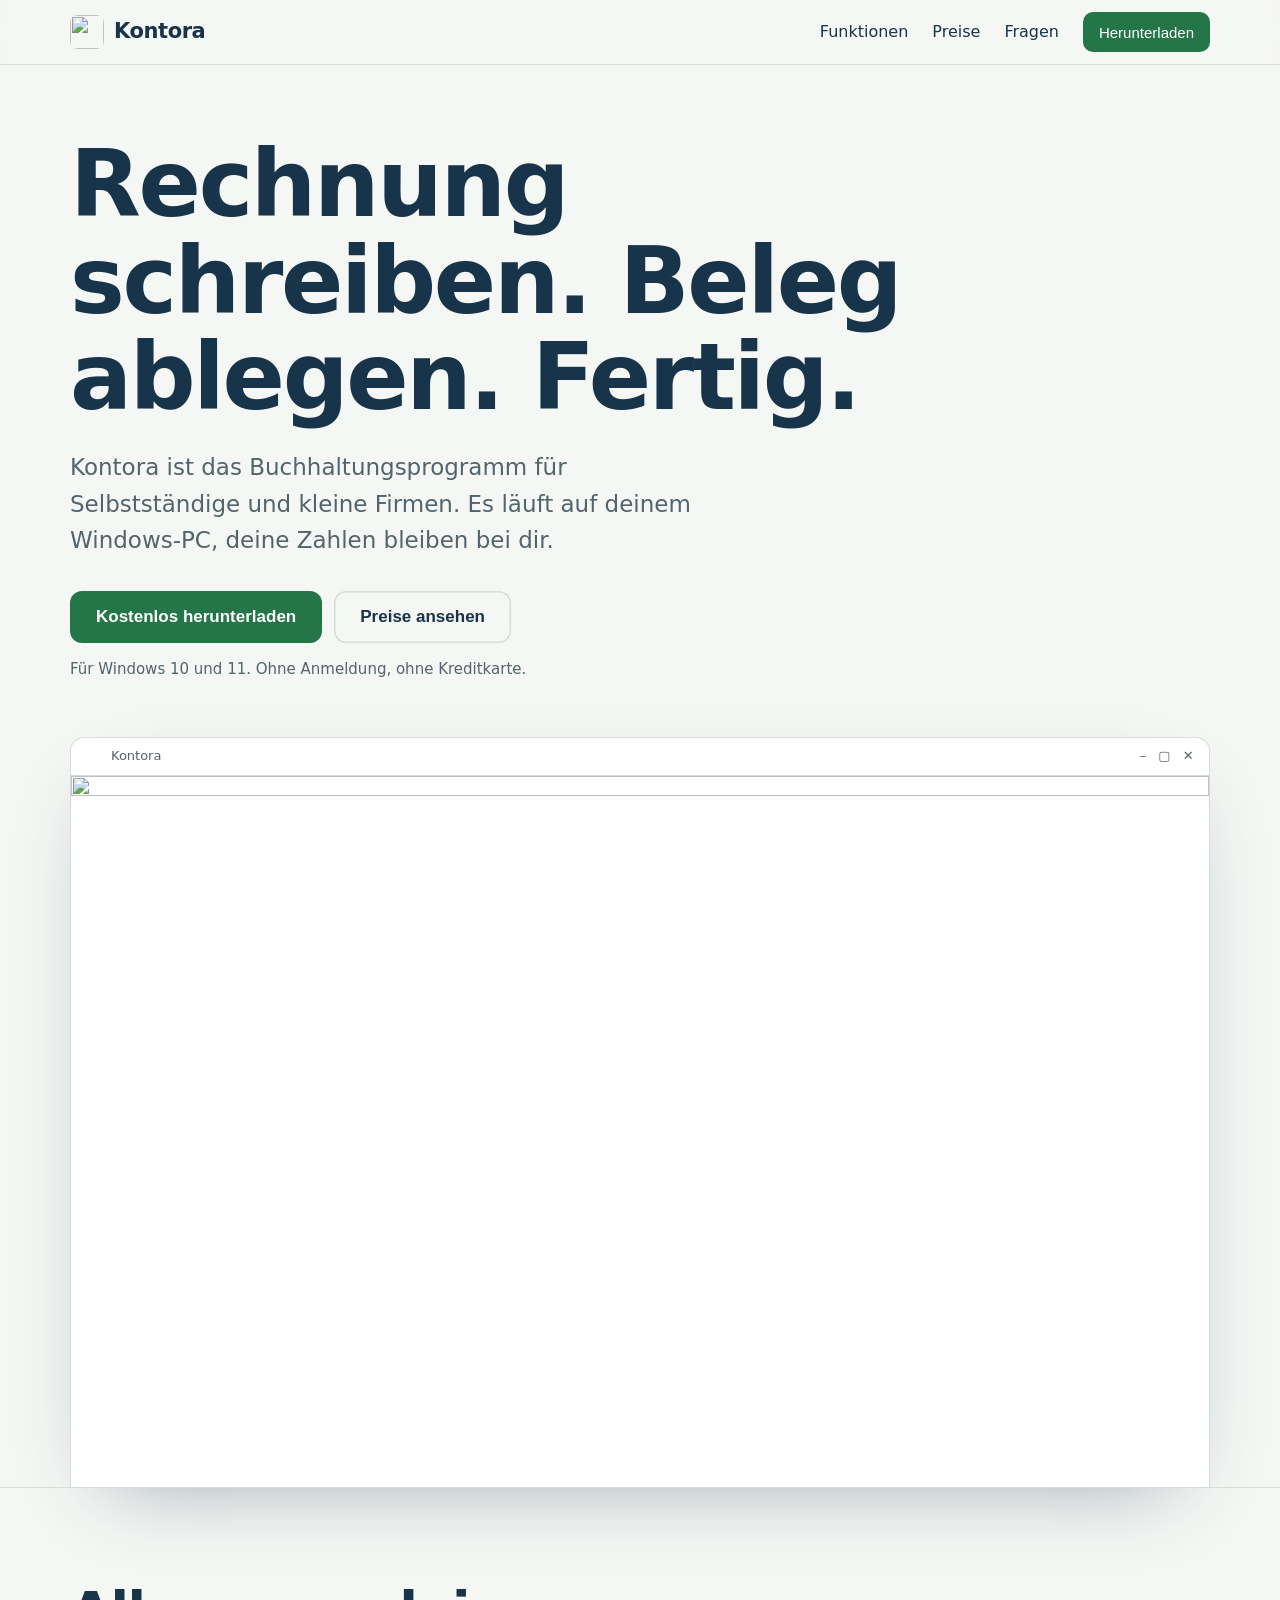
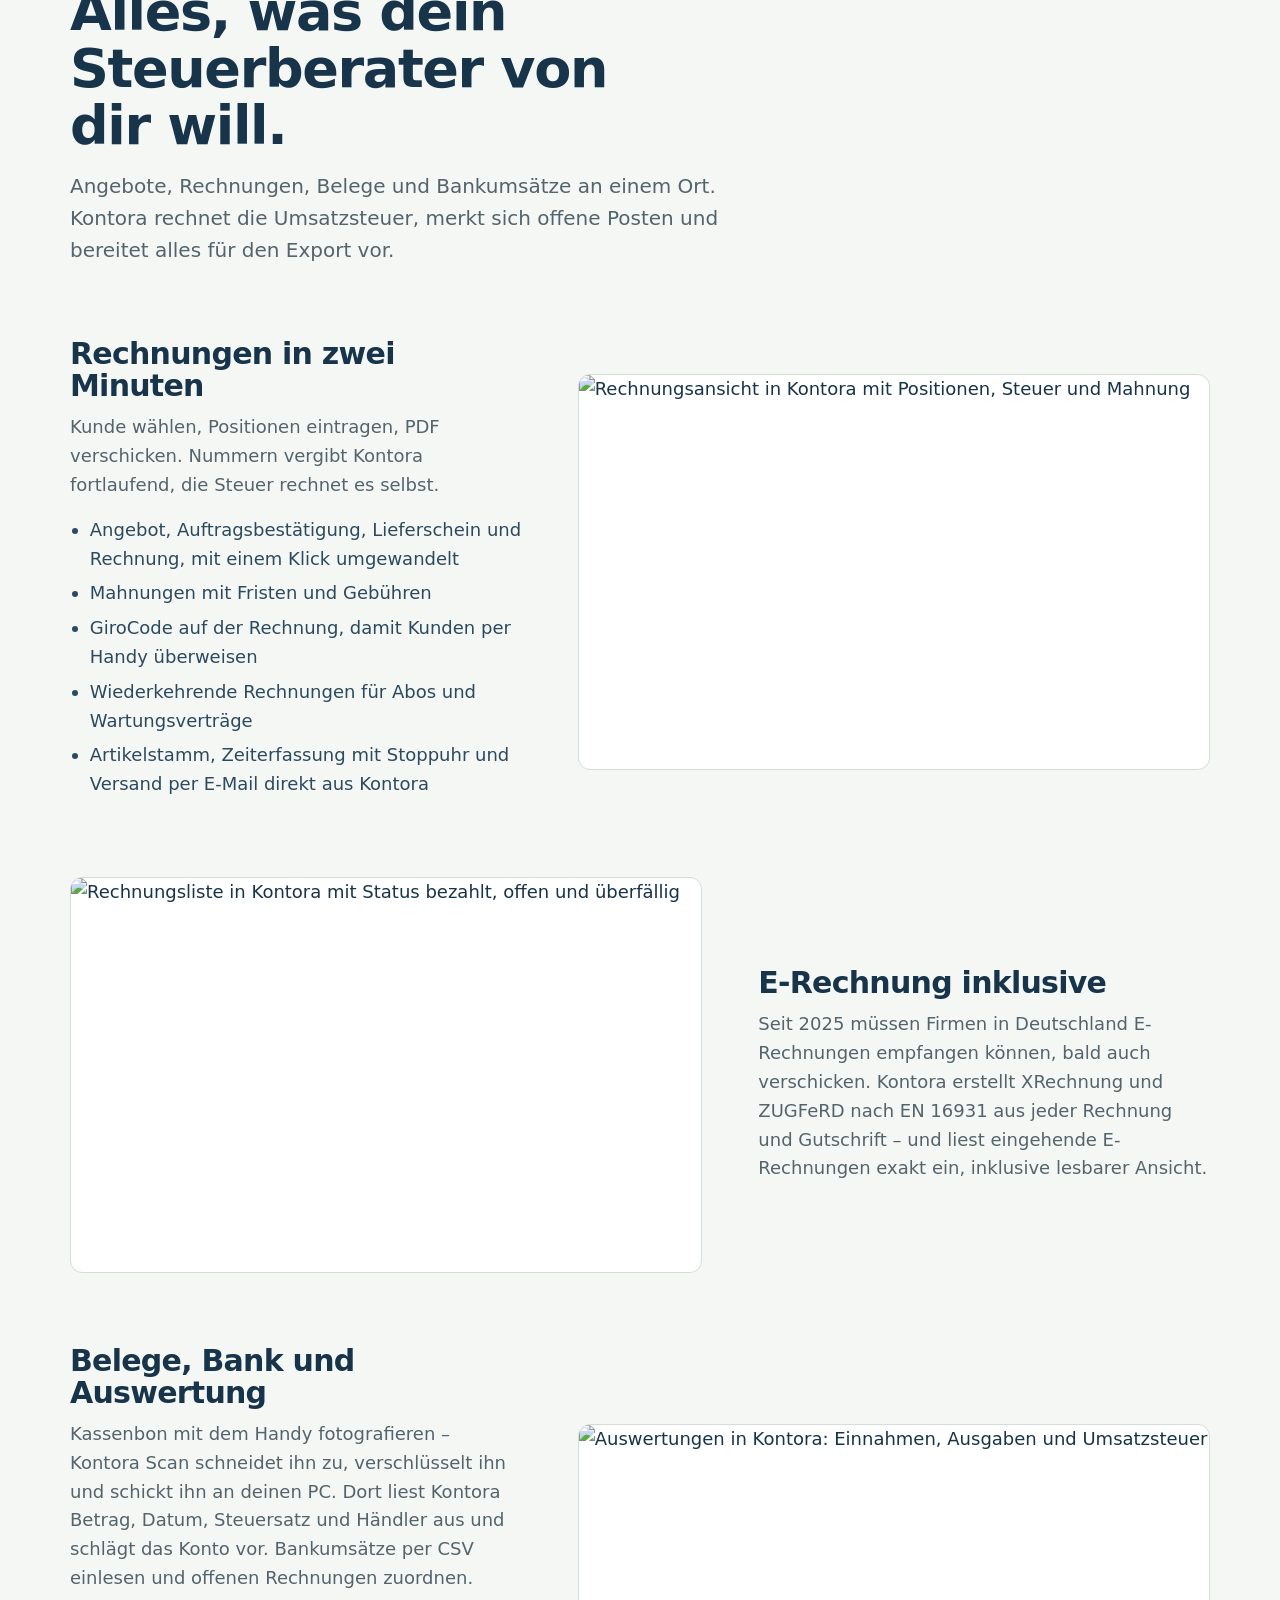
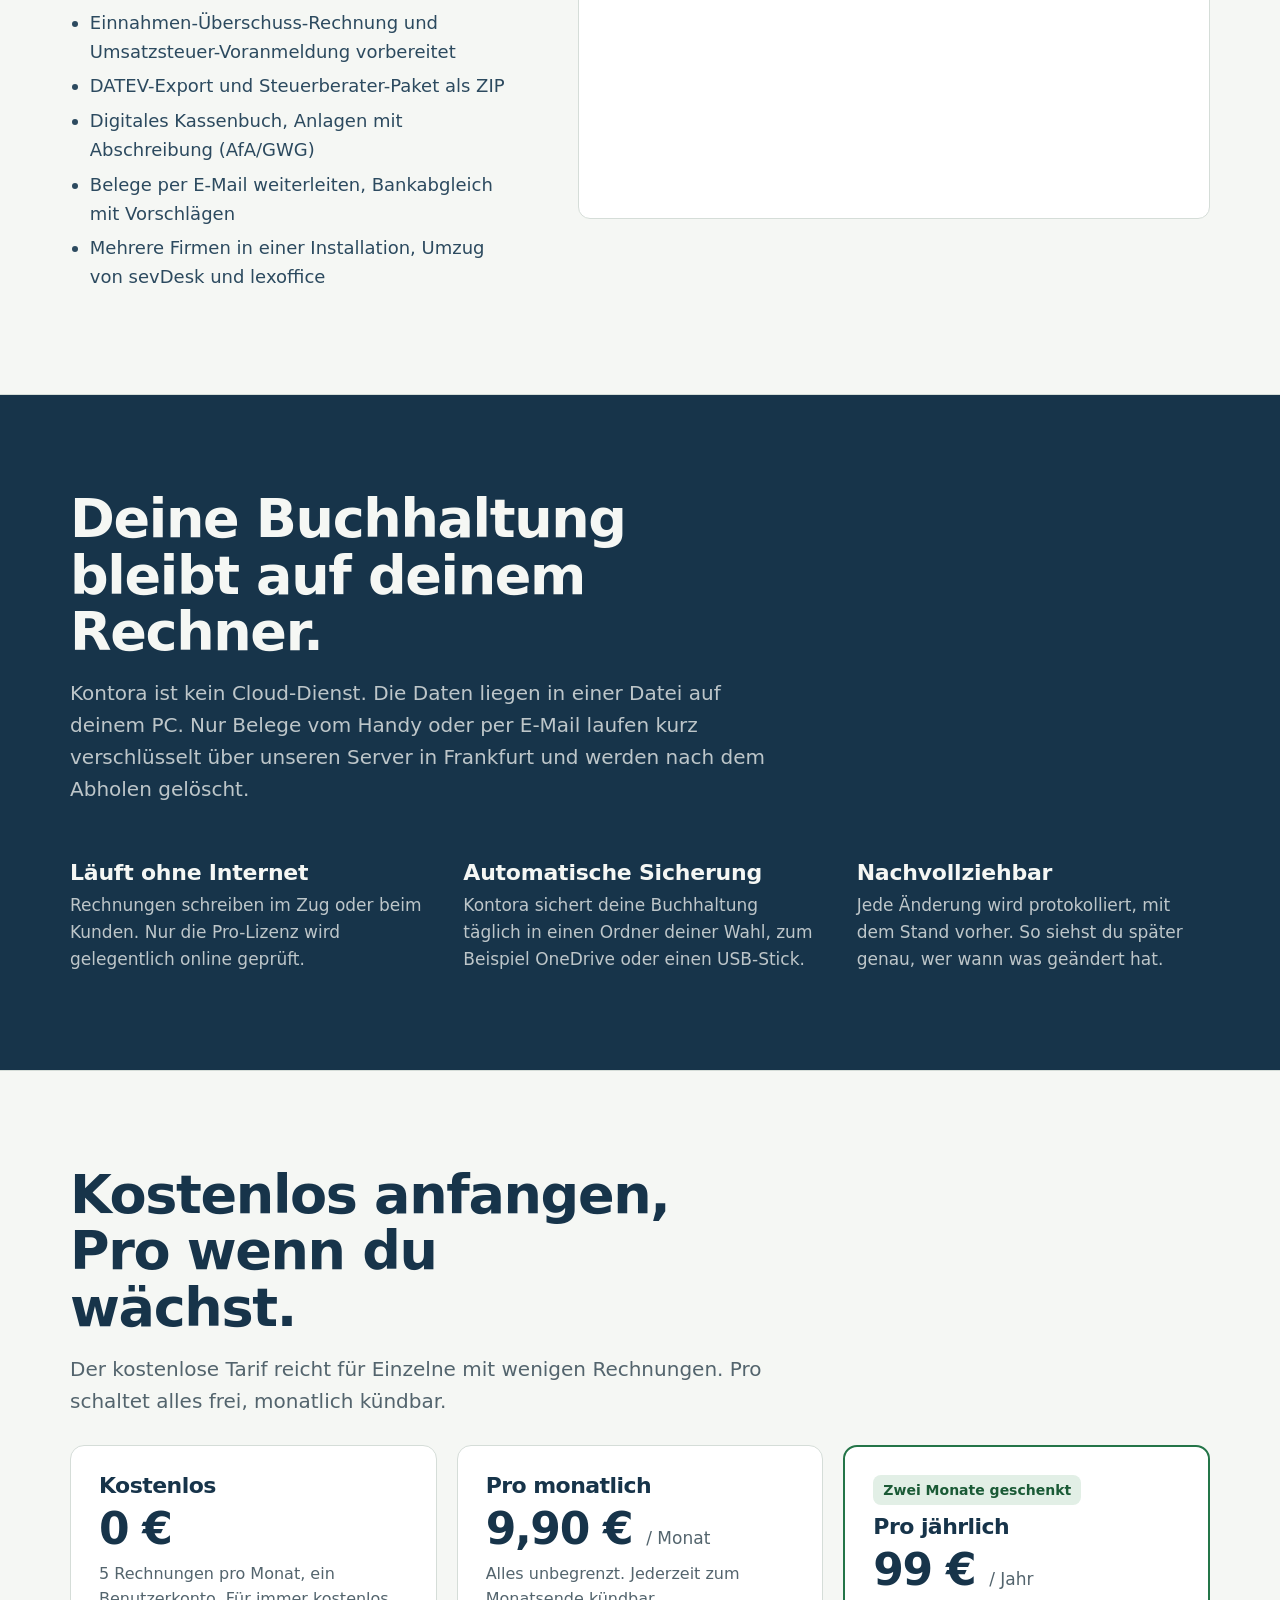
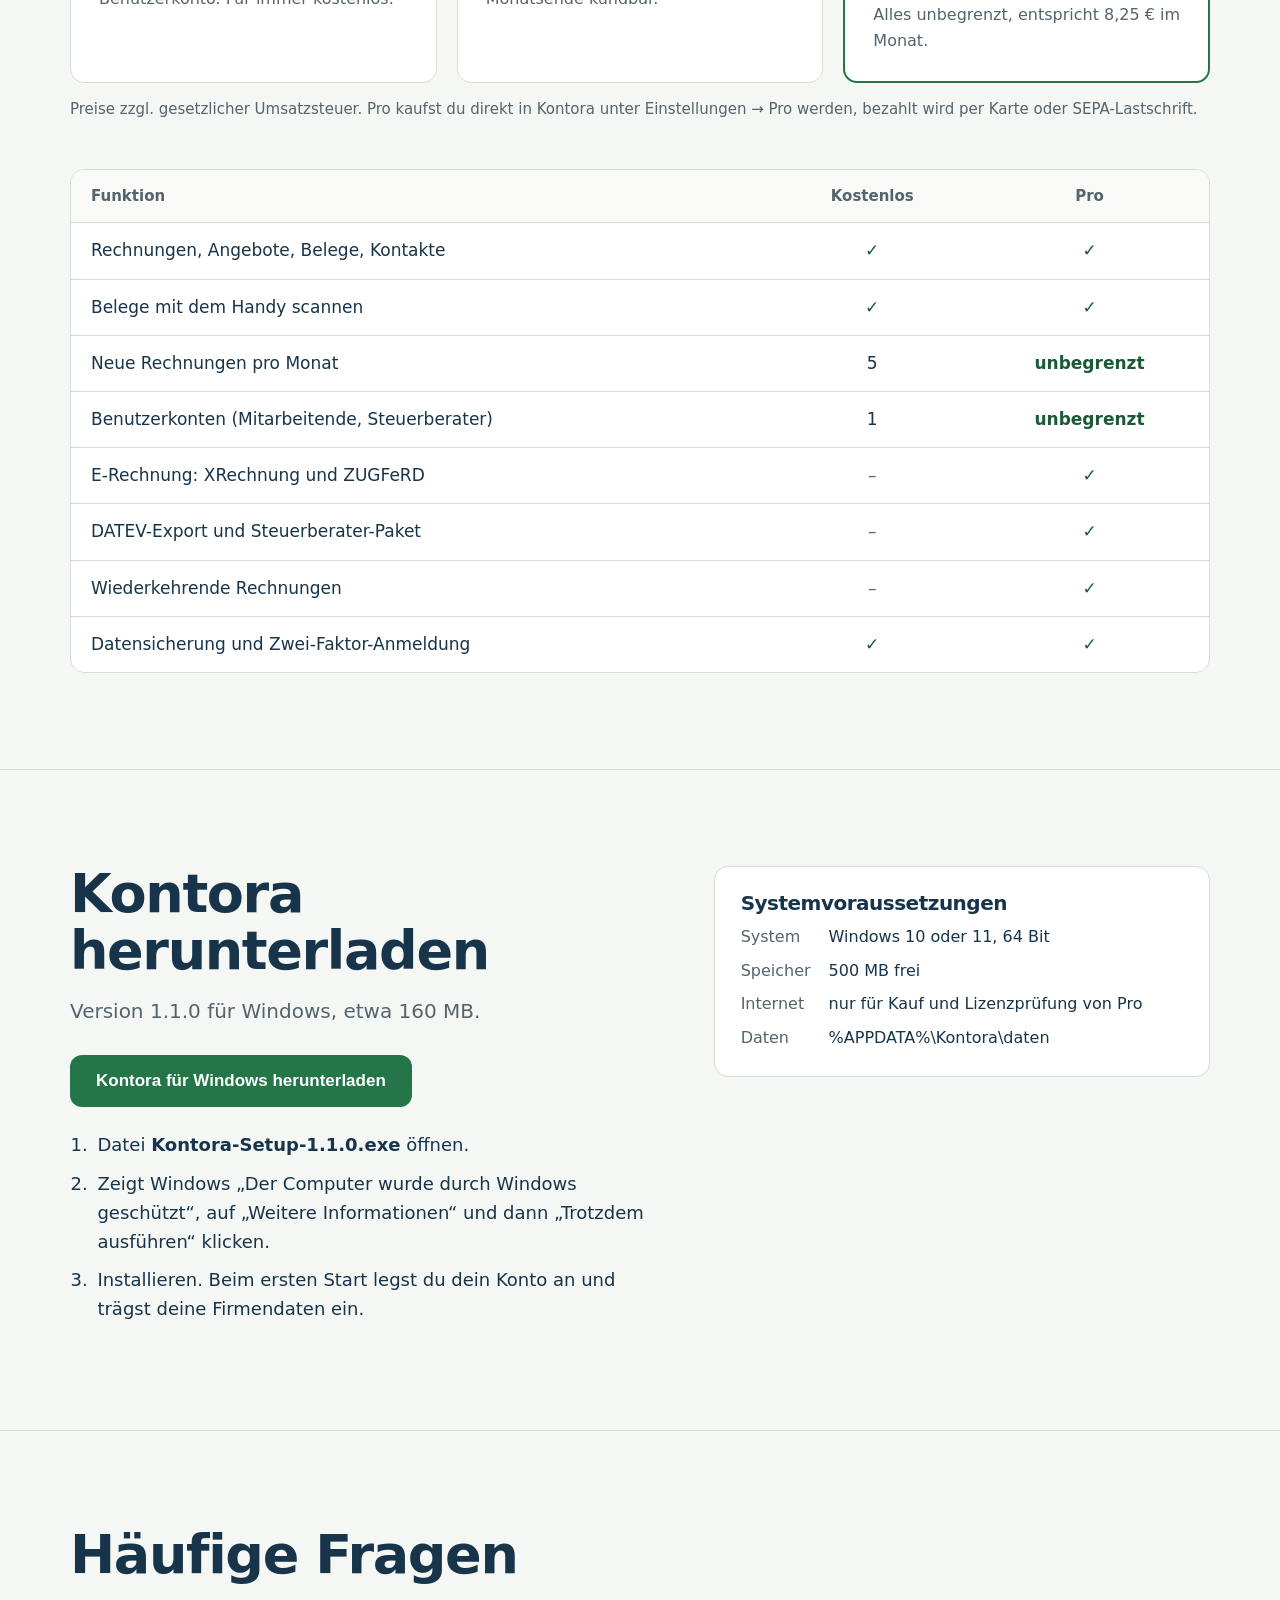
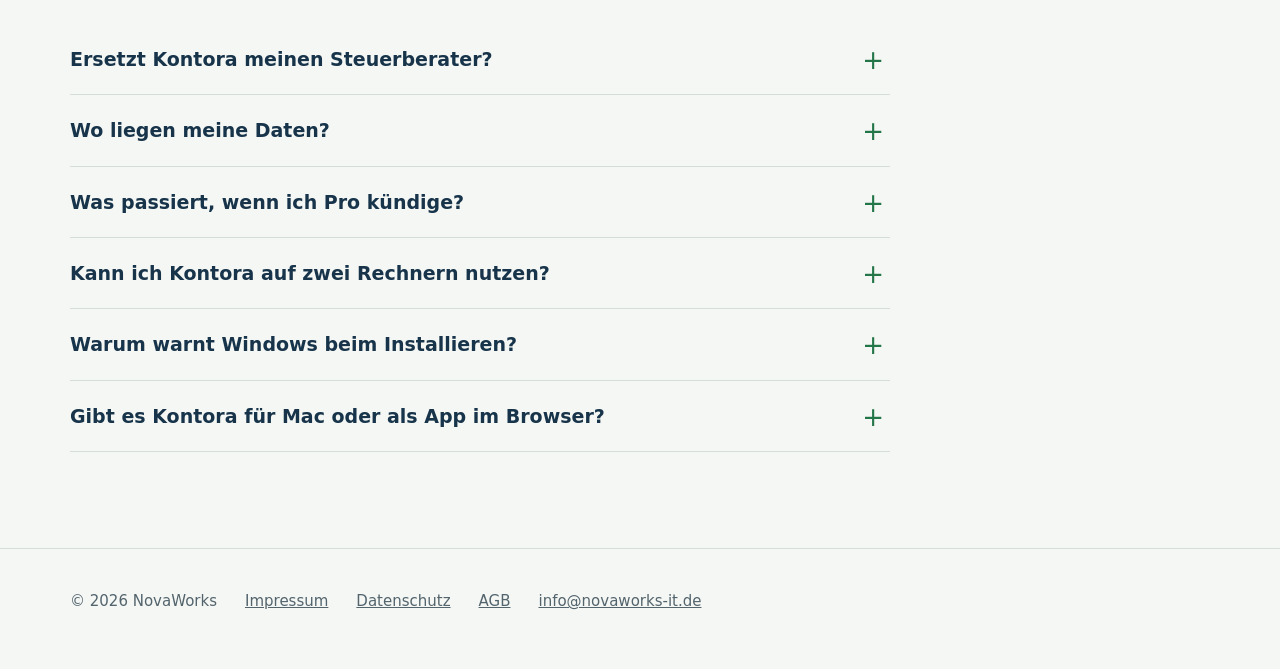
==== index.html @ e9db96c0 "Add files via upload" ====
<!doctype html>
<html lang="de">
<head>
<meta charset="utf-8">
<meta http-equiv="Content-Security-Policy" content="default-src 'self'; img-src 'self' data:; style-src 'self'; font-src 'self'; script-src 'none'"><meta name="referrer" content="strict-origin-when-cross-origin">
<meta name="viewport" content="width=device-width, initial-scale=1">
<title>Kontora – Rechnungen und Buchhaltung für Windows</title>
<meta name="description" content="Kontora ist das Buchhaltungsprogramm für Selbstständige und kleine Firmen: Rechnungen, E-Rechnung (XRechnung/ZUGFeRD), Belege, Mahnungen, DATEV-Export. Läuft auf deinem Windows-PC, deine Daten bleiben bei dir. Kostenlos starten.">
<meta name="theme-color" content="#17344a">
<link rel="canonical" href="https://mykontora.de/">
<link rel="icon" href="favicon-32.png" sizes="32x32">
<link rel="apple-touch-icon" href="apple-touch-icon.png">
<meta property="og:type" content="website">
<meta property="og:locale" content="de_DE">
<meta property="og:title" content="Kontora – Rechnungen und Buchhaltung für Windows">
<meta property="og:description" content="Rechnungen, E-Rechnung, Belege und DATEV-Export. Läuft auf deinem PC, deine Daten bleiben bei dir. Kostenlos starten.">
<meta property="og:url" content="https://mykontora.de/">
<meta property="og:image" content="https://mykontora.de/img/og.png">
<meta name="twitter:card" content="summary_large_image">
<link rel="preload" href="fonts/schibsted-grotesk-latin-800-normal.woff2" as="font" type="font/woff2" crossorigin>
<link rel="stylesheet" href="style.css">
<script type="application/ld+json">{"@context":"https://schema.org","@type":"SoftwareApplication","name":"Kontora","operatingSystem":"Windows 10, Windows 11","applicationCategory":"BusinessApplication","description":"Rechnungen und Buchhaltung für Selbstständige und kleine Firmen.","offers":[{"@type":"Offer","price":"0","priceCurrency":"EUR","name":"Kostenlos"},{"@type":"Offer","price":"9.90","priceCurrency":"EUR","name":"Pro monatlich"},{"@type":"Offer","price":"99","priceCurrency":"EUR","name":"Pro jährlich"}],"publisher":{"@type":"Organization","name":"NovaWorks","email":"info@novaworks-it.de"}}</script>
</head>
<body>
<a class="skip" href="#main">Zum Inhalt springen</a>
<header class="top"><div class="wrap">
  <a class="logo" href="./"><img src="img/logo-192.png" alt="" width="34" height="34">Kontora</a>
  <nav class="nav" aria-label="Hauptnavigation">
    <a class="hide-sm" href="#funktionen">Funktionen</a>
    <a class="hide-sm" href="#preise">Preise</a>
    <a class="hide-sm" href="#fragen">Fragen</a>
    <a class="btn small" href="#download">Herunterladen</a>
  </nav>
</div></header>

<main id="main">
<section class="hero"><div class="wrap">
  <h1>Rechnung schreiben. Beleg ablegen. Fertig.</h1>
  <p class="lead">Kontora ist das Buchhaltungsprogramm für Selbstständige und kleine Firmen. Es läuft auf deinem Windows-PC, deine Zahlen bleiben bei dir.</p>
  <div class="cta">
    <a class="btn" href="#download">Kostenlos herunterladen</a>
    <a class="btn line" href="#preise">Preise ansehen</a>
  </div>
  <p class="fine">Für Windows 10 und 11. Ohne Anmeldung, ohne Kreditkarte.</p>
  <div class="window" role="img" aria-label="Kontora auf einem Windows-PC: Übersicht mit offenen Rechnungen und Aufgaben">
    <div class="bar"><img src="img/logo-192.png" alt="">Kontora<span class="ctl" aria-hidden="true">–&nbsp;&nbsp;▢&nbsp;&nbsp;✕</span></div>
    <img class="shot" src="img/dashboard.webp" alt="" width="1600" height="1000" fetchpriority="high">
  </div>
</div></section>

<section class="band" id="funktionen"><div class="wrap">
  <h2>Alles, was dein Steuerberater von dir will.</h2>
  <p class="intro">Angebote, Rechnungen, Belege und Bankumsätze an einem Ort. Kontora rechnet die Umsatzsteuer, merkt sich offene Posten und bereitet alles für den Export vor.</p>

  <div class="feature">
    <div class="text">
      <h3>Rechnungen in zwei Minuten</h3>
      <p>Kunde wählen, Positionen eintragen, PDF verschicken. Nummern vergibt Kontora fortlaufend, die Steuer rechnet es selbst.</p>
      <ul>
        <li>Angebot, Auftragsbestätigung, Lieferschein und Rechnung, mit einem Klick umgewandelt</li>
        <li>Mahnungen mit Fristen und Gebühren</li>
        <li>GiroCode auf der Rechnung, damit Kunden per Handy überweisen</li>
        <li>Wiederkehrende Rechnungen für Abos und Wartungsverträge</li>
        <li>Artikelstamm, Zeiterfassung mit Stoppuhr und Versand per E-Mail direkt aus Kontora</li>
      </ul>
    </div>
    <figure><img src="img/rechnung.webp" alt="Rechnungsansicht in Kontora mit Positionen, Steuer und Mahnung" width="1600" height="1000" loading="lazy"></figure>
  </div>

  <div class="feature flip">
    <div class="text">
      <h3>E-Rechnung inklusive</h3>
      <p>Seit 2025 müssen Firmen in Deutschland E-Rechnungen empfangen können, bald auch verschicken. Kontora erstellt XRechnung und ZUGFeRD nach EN 16931 aus jeder Rechnung und Gutschrift – und liest eingehende E-Rechnungen exakt ein, inklusive lesbarer Ansicht.</p>
    </div>
    <figure><img src="img/rechnungen.webp" alt="Rechnungsliste in Kontora mit Status bezahlt, offen und überfällig" width="1600" height="1000" loading="lazy"></figure>
  </div>

  <div class="feature">
    <div class="text">
      <h3>Belege, Bank und Auswertung</h3>
      <p>Kassenbon mit dem Handy fotografieren – Kontora Scan schneidet ihn zu, verschlüsselt ihn und schickt ihn an deinen PC. Dort liest Kontora Betrag, Datum, Steuersatz und Händler aus und schlägt das Konto vor. Bankumsätze per CSV einlesen und offenen Rechnungen zuordnen.</p>
      <ul>
        <li>Einnahmen-Überschuss-Rechnung und Umsatzsteuer-Voranmeldung vorbereitet</li>
        <li>DATEV-Export und Steuerberater-Paket als ZIP</li>
        <li>Digitales Kassenbuch, Anlagen mit Abschreibung (AfA/GWG)</li>
        <li>Belege per E-Mail weiterleiten, Bankabgleich mit Vorschlägen</li>
        <li>Mehrere Firmen in einer Installation, Umzug von sevDesk und lexoffice</li>
      </ul>
    </div>
    <figure><img src="img/auswertungen.webp" alt="Auswertungen in Kontora: Einnahmen, Ausgaben und Umsatzsteuer" width="1600" height="1000" loading="lazy"></figure>
  </div>
</div></section>

<section class="band local"><div class="wrap">
  <h2>Deine Buchhaltung bleibt auf deinem Rechner.</h2>
  <p class="intro">Kontora ist kein Cloud-Dienst. Die Daten liegen in einer Datei auf deinem PC. Nur Belege vom Handy oder per E-Mail laufen kurz verschlüsselt über unseren Server in Frankfurt und werden nach dem Abholen gelöscht.</p>
  <div class="facts">
    <div><h3>Läuft ohne Internet</h3><p>Rechnungen schreiben im Zug oder beim Kunden. Nur die Pro-Lizenz wird gelegentlich online geprüft.</p></div>
    <div><h3>Automatische Sicherung</h3><p>Kontora sichert deine Buchhaltung täglich in einen Ordner deiner Wahl, zum Beispiel OneDrive oder einen USB-Stick.</p></div>
    <div><h3>Nachvollziehbar</h3><p>Jede Änderung wird protokolliert, mit dem Stand vorher. So siehst du später genau, wer wann was geändert hat.</p></div>
  </div>
</div></section>

<section class="band" id="preise"><div class="wrap">
  <h2>Kostenlos anfangen, Pro wenn du wächst.</h2>
  <p class="intro">Der kostenlose Tarif reicht für Einzelne mit wenigen Rechnungen. Pro schaltet alles frei, monatlich kündbar.</p>

  <div class="plans">
    <div class="plan">
      <h3>Kostenlos</h3>
      <div class="price">0 €</div>
      <p>5 Rechnungen pro Monat, ein Benutzerkonto. Für immer kostenlos.</p>
    </div>
    <div class="plan">
      <h3>Pro monatlich</h3>
      <div class="price">9,90 € <small>/ Monat</small></div>
      <p>Alles unbegrenzt. Jederzeit zum Monatsende kündbar.</p>
    </div>
    <div class="plan best">
      <span class="tag">Zwei Monate geschenkt</span>
      <h3>Pro jährlich</h3>
      <div class="price">99 € <small>/ Jahr</small></div>
      <p>Alles unbegrenzt, entspricht 8,25 € im Monat.</p>
    </div>
  </div>
  <p class="vat">Preise zzgl. gesetzlicher Umsatzsteuer. Pro kaufst du direkt in Kontora unter Einstellungen → Pro werden, bezahlt wird per Karte oder SEPA-Lastschrift.</p>

  <div class="journal">
    <div class="scroll">
    <table>
      <caption class="skip">Funktionen im Vergleich</caption>
      <thead><tr><th scope="col">Funktion</th><th scope="col" class="c">Kostenlos</th><th scope="col" class="c">Pro</th></tr></thead>
      <tbody>
        <tr><td>Rechnungen, Angebote, Belege, Kontakte</td><td class="c yes">✓</td><td class="c yes">✓</td></tr>
        <tr><td>Belege mit dem Handy scannen</td><td class="c yes">✓</td><td class="c yes">✓</td></tr>
        <tr><td>Neue Rechnungen pro Monat</td><td class="c">5</td><td class="c yes">unbegrenzt</td></tr>
        <tr><td>Benutzerkonten (Mitarbeitende, Steuerberater)</td><td class="c">1</td><td class="c yes">unbegrenzt</td></tr>
        <tr><td>E-Rechnung: XRechnung und ZUGFeRD</td><td class="c no">–</td><td class="c yes">✓</td></tr>
        <tr><td>DATEV-Export und Steuerberater-Paket</td><td class="c no">–</td><td class="c yes">✓</td></tr>
        <tr><td>Wiederkehrende Rechnungen</td><td class="c no">–</td><td class="c yes">✓</td></tr>
        <tr><td>Datensicherung und Zwei-Faktor-Anmeldung</td><td class="c yes">✓</td><td class="c yes">✓</td></tr>
      </tbody>
    </table>
    </div>
  </div>
</div></section>

<section class="band" id="download"><div class="wrap dl">
  <div>
    <h2>Kontora herunterladen</h2>
    <p class="intro">Version 1.1.0 für Windows, etwa 160 MB.</p>
    <div class="cta dl-cta">
      <a class="btn" href="https://github.com/shbesart-bot/kontora-download/releases/download/v1.1.0/Kontora-Setup-1.1.0.exe" rel="nofollow">Kontora für Windows herunterladen</a>
    </div>
    <ol class="steps">
      <li>Datei <strong>Kontora-Setup-1.1.0.exe</strong> öffnen.</li>
      <li>Zeigt Windows „Der Computer wurde durch Windows geschützt“, auf „Weitere Informationen“ und dann „Trotzdem ausführen“ klicken.</li>
      <li>Installieren. Beim ersten Start legst du dein Konto an und trägst deine Firmendaten ein.</li>
    </ol>
  </div>
  <div class="req">
    <h3>Systemvoraussetzungen</h3>
    <dl>
      <dt>System</dt><dd>Windows 10 oder 11, 64 Bit</dd>
      <dt>Speicher</dt><dd>500 MB frei</dd>
      <dt>Internet</dt><dd>nur für Kauf und Lizenzprüfung von Pro</dd>
      <dt>Daten</dt><dd>%APPDATA%\Kontora\daten</dd>
    </dl>
  </div>
</div></section>

<section class="band" id="fragen"><div class="wrap">
  <h2>Häufige Fragen</h2>
  <div class="faq">
    <details><summary>Ersetzt Kontora meinen Steuerberater?</summary><p>Nein. Kontora erledigt die laufende Buchhaltung und bereitet alles so vor, dass dein Steuerberater es direkt übernehmen kann (DATEV-Export, Steuerberater-Paket). Die Steuererklärung und die Abgabe der Umsatzsteuer-Voranmeldung macht weiterhin er oder du über ELSTER.</p></details>
    <details><summary>Wo liegen meine Daten?</summary><p>In einer Datenbank-Datei auf deinem PC unter %APPDATA%\Kontora\daten. Wir haben keinen Zugriff darauf. Mach regelmäßig eine Sicherung unter Einstellungen → Datensicherung.</p></details>
    <details><summary>Was passiert, wenn ich Pro kündige?</summary><p>Kontora wechselt zurück in den kostenlosen Tarif. Alle Rechnungen, Belege und Kontakte bleiben erhalten und lesbar. Schließt du Pro später wieder ab, gilt dein alter Lizenzschlüssel weiter.</p></details>
    <details><summary>Kann ich Kontora auf zwei Rechnern nutzen?</summary><p>Ja. Trage auf dem zweiten Rechner deinen Lizenzschlüssel aus der Kauf-E-Mail ein. Die Daten sind pro Rechner getrennt; zum Umziehen nimmst du die Datensicherung mit.</p></details>
    <details><summary>Warum warnt Windows beim Installieren?</summary><p>Windows warnt bei neuen Programmen, die noch nicht oft heruntergeladen wurden. Kontora ist sicher; klicke auf „Weitere Informationen“ und „Trotzdem ausführen“.</p></details>
    <details><summary>Gibt es Kontora für Mac oder als App im Browser?</summary><p>Noch nicht. Kontora läuft derzeit unter Windows. Schreib uns an <a href="mailto:info@novaworks-it.de">info@novaworks-it.de</a>, wenn du eine Mac-Version brauchst.</p></details>
  </div>
</div></section>
</main>

<footer><div class="wrap">
  <span>© 2026 NovaWorks</span>
  <a href="impressum.html">Impressum</a>
  <a href="datenschutz.html">Datenschutz</a>
  <a href="agb.html">AGB</a>
  <a href="mailto:info@novaworks-it.de">info@novaworks-it.de</a>
</div></footer>
</body>
</html>
---- style.css ----
@font-face{font-family:"Schibsted Grotesk";font-weight:400;font-display:swap;src:url(fonts/schibsted-grotesk-latin-400-normal.woff2) format("woff2")}
@font-face{font-family:"Schibsted Grotesk";font-weight:500;font-display:swap;src:url(fonts/schibsted-grotesk-latin-500-normal.woff2) format("woff2")}
@font-face{font-family:"Schibsted Grotesk";font-weight:700;font-display:swap;src:url(fonts/schibsted-grotesk-latin-700-normal.woff2) format("woff2")}
@font-face{font-family:"Schibsted Grotesk";font-weight:800;font-display:swap;src:url(fonts/schibsted-grotesk-latin-800-normal.woff2) format("woff2")}

:root{
  --ink:#17344a;      /* Tinte, aus dem Logo */
  --ink-2:#2c4a5f;
  --ledger:#247548;   /* Buchungsgrün, aus dem Logo */
  --ledger-deep:#1a5a36;
  --paper:#f5f7f4;
  --sheet:#ffffff;
  --rule:#d5ddd8;
  --muted:#53646d;
  --soft:#e2efe6;
  --focus:#d98a1c;
  color-scheme:light;
}
@media (prefers-color-scheme:dark){
  :root{--ink:#e9f0ee;--ink-2:#c9d6d3;--ledger:#5cc489;--ledger-deep:#9be0b8;--paper:#0f1a20;--sheet:#15232b;--rule:#2a3c45;--muted:#a3b3b8;--soft:#173326;color-scheme:dark}
}
*{box-sizing:border-box}
html{-webkit-text-size-adjust:100%;scroll-behavior:smooth}
@media (prefers-reduced-motion:reduce){html{scroll-behavior:auto}*{animation:none!important;transition:none!important}}
body{margin:0;background:var(--paper);color:var(--ink);font:400 18px/1.6 "Schibsted Grotesk",system-ui,sans-serif;overflow-x:hidden}
h1,h2,h3{margin:0;line-height:1.05;letter-spacing:-.025em;font-weight:800}
p{margin:0}
a{color:var(--ledger-deep)}
:focus-visible{outline:3px solid var(--focus);outline-offset:3px;border-radius:6px}
.wrap{max-width:1180px;margin:0 auto;padding:0 20px}
.skip{position:absolute;left:-999px;top:8px;background:var(--ink);color:var(--paper);padding:10px 14px;border-radius:8px;z-index:9}
.skip:focus{left:8px}

/* Kopfzeile */
.top{position:sticky;top:0;z-index:5;background:color-mix(in srgb,var(--paper) 90%,transparent);backdrop-filter:blur(10px);-webkit-backdrop-filter:blur(10px);border-bottom:1px solid var(--rule)}
.top .wrap{display:flex;align-items:center;gap:20px;height:64px}
.logo{display:flex;align-items:center;gap:10px;font-weight:800;font-size:21px;color:var(--ink);text-decoration:none;letter-spacing:-.02em}
.logo img{width:34px;height:34px;border-radius:8px}
.nav{display:flex;gap:24px;margin-left:auto;align-items:center}
.nav a{color:var(--ink);text-decoration:none;font-weight:500;font-size:16px}
.nav a:hover{color:var(--ledger-deep)}
@media (max-width:760px){.nav .hide-sm{display:none}}

.btn{display:inline-flex;align-items:center;justify-content:center;gap:10px;min-height:52px;padding:0 26px;border-radius:12px;background:var(--ledger);color:#fff;font:700 17px "Schibsted Grotesk",sans-serif;text-decoration:none;border:0;cursor:pointer;white-space:nowrap}
.btn:hover{background:var(--ledger-deep)}
@media (prefers-color-scheme:dark){.btn{color:#08170e}.btn:hover{background:var(--ledger-deep)}}
.btn.line{background:transparent;color:var(--ink);box-shadow:inset 0 0 0 1.5px var(--rule)}
.btn.line:hover{box-shadow:inset 0 0 0 1.5px var(--ink)}
.btn.small{min-height:40px;padding:0 16px;font-size:15px;border-radius:10px}
.nav a.btn{color:#fff}
@media (prefers-color-scheme:dark){.nav a.btn{color:#08170e}}

/* Hero */
.hero{padding:72px 0 0}
.hero h1{font-size:clamp(42px,7.4vw,92px);max-width:13ch}
.hero .lead{font-size:clamp(19px,2.2vw,23px);color:var(--muted);max-width:44ch;margin-top:22px}
.hero .cta{display:flex;flex-wrap:wrap;gap:12px;margin-top:32px;align-items:center}
.hero .fine{font-size:15px;color:var(--muted);margin-top:14px}
.window{margin-top:56px;border-radius:14px 14px 0 0;background:var(--sheet);border:1px solid var(--rule);border-bottom:0;overflow:hidden;box-shadow:0 30px 80px -40px rgba(23,52,74,.45)}
.window .bar{display:flex;align-items:center;gap:10px;height:38px;padding:0 14px;border-bottom:1px solid var(--rule);font-size:13px;color:var(--muted)}
.window .bar img{width:16px;height:16px;border-radius:3px}
.window .bar .ctl{margin-left:auto;display:flex;gap:18px;letter-spacing:.1em}
.window img.shot{display:block;width:100%;height:auto}

/* Abschnitte */
.band{padding:96px 0;border-top:1px solid var(--rule)}
@media (max-width:760px){.band{padding:64px 0}}
.band h2{font-size:clamp(32px,4.6vw,54px);max-width:16ch}
.band .intro{color:var(--muted);font-size:20px;max-width:56ch;margin-top:16px}

/* Funktionen: Text links, Bild rechts, abwechselnd */
.feature{display:grid;grid-template-columns:minmax(0,5fr) minmax(0,7fr);gap:56px;align-items:center;margin-top:72px}
.feature.flip{grid-template-columns:minmax(0,7fr) minmax(0,5fr)}
.feature.flip .text{order:2}
.feature h3{font-size:30px;margin-bottom:12px}
.feature p{color:var(--muted)}
.feature ul{margin:16px 0 0;padding-left:1.1em;color:var(--ink-2)}
.feature li{margin:6px 0}
.feature figure{margin:0;border:1px solid var(--rule);border-radius:12px;overflow:hidden;background:var(--sheet)}
.feature figure img{display:block;width:100%;height:auto}
@media (max-width:860px){.feature,.feature.flip{grid-template-columns:1fr;gap:24px;margin-top:56px}.feature.flip .text{order:0}}

/* Lokal-Block */
.local{background:var(--ink);color:var(--paper)}
@media (prefers-color-scheme:dark){.local{background:#0a1318;color:var(--ink)}}
.local h2{color:inherit}
.local .intro{color:color-mix(in srgb,currentColor 75%,transparent)}
.facts{display:grid;grid-template-columns:repeat(3,minmax(0,1fr));gap:40px;margin-top:56px}
.facts h3{font-size:22px;margin-bottom:8px;letter-spacing:-.01em}
.facts p{color:color-mix(in srgb,currentColor 75%,transparent);font-size:17px}
@media (max-width:860px){.facts{grid-template-columns:1fr;gap:28px}}

/* Preise als Buchungsjournal */
.journal{margin-top:48px;background:var(--sheet);border:1px solid var(--rule);border-radius:14px;overflow:hidden}
.journal table{width:100%;border-collapse:collapse;font-size:17px}
.journal th,.journal td{padding:14px 20px;border-bottom:1px solid var(--rule);text-align:left;vertical-align:middle}
.journal thead th{font-weight:700;font-size:15px;color:var(--muted);background:color-mix(in srgb,var(--paper) 60%,var(--sheet))}
.journal td.c,.journal th.c{text-align:center}
.journal tbody tr:last-child td{border-bottom:0}
.journal .yes{color:var(--ledger-deep);font-weight:700}
.journal .no{color:var(--muted)}
.journal .scroll{overflow-x:auto}
.journal table{min-width:620px}
.plans{display:grid;grid-template-columns:repeat(3,minmax(0,1fr));gap:20px;margin-top:28px}
.plan{border:1px solid var(--rule);border-radius:14px;padding:28px;background:var(--sheet);display:flex;flex-direction:column;gap:10px}
.plan.best{border:2px solid var(--ledger)}
.plan h3{font-size:22px}
.plan .price{font-size:44px;font-weight:800;letter-spacing:-.03em;line-height:1}
.plan .price small{font-size:17px;font-weight:500;color:var(--muted);letter-spacing:0}
.plan p{color:var(--muted);font-size:16px}
.plan .tag{align-self:flex-start;background:var(--soft);color:var(--ledger-deep);font-weight:700;font-size:14px;padding:4px 10px;border-radius:8px}
@media (max-width:860px){.plans{grid-template-columns:1fr}}
.vat{font-size:15px;color:var(--muted);margin-top:14px}

/* Download */
.dl{display:grid;grid-template-columns:minmax(0,6fr) minmax(0,5fr);gap:48px;align-items:start}
.steps{margin:24px 0 0;padding-left:1.3em}
.steps li{margin:10px 0;padding-left:4px}
.req{background:var(--sheet);border:1px solid var(--rule);border-radius:14px;padding:26px}
.req h3{font-size:20px;margin-bottom:10px}
.req dl{margin:0;display:grid;grid-template-columns:auto 1fr;gap:8px 18px;font-size:16px}
.req dt{color:var(--muted)}
.req dd{margin:0}
@media (max-width:860px){.dl{grid-template-columns:1fr}}

/* FAQ */
.faq{margin-top:40px;max-width:820px}
.faq details{border-bottom:1px solid var(--rule)}
.faq summary{cursor:pointer;list-style:none;padding:20px 40px 20px 0;font-weight:700;font-size:19px;position:relative}
.faq summary::-webkit-details-marker{display:none}
.faq summary::after{content:"+";position:absolute;right:6px;top:16px;font-size:26px;font-weight:400;color:var(--ledger)}
.faq details[open] summary::after{content:"–"}
.faq details p{padding:0 0 22px;color:var(--muted);max-width:68ch}

footer{border-top:1px solid var(--rule);padding:40px 0 56px;font-size:15px;color:var(--muted)}
footer .wrap{display:flex;flex-wrap:wrap;gap:14px 28px;align-items:center}
footer a{color:var(--muted)}

/* Rechtsseiten */
.doc{max-width:780px;margin:0 auto;padding:56px 20px 88px}
.doc h1{font-size:clamp(34px,5vw,50px);margin:0 0 18px}
.doc h2{font-size:22px;margin:40px 0 10px;letter-spacing:-.01em}
.doc .stand{color:var(--muted);font-size:15px;margin-bottom:6px}
.doc ol,.doc ul{padding-left:1.4em}
.doc li{margin:6px 0}
.doc table{width:100%;border-collapse:collapse;font-size:16px;margin:12px 0;display:block;overflow-x:auto}
.doc th,.doc td{border-bottom:1px solid var(--rule);padding:10px 8px;text-align:left;vertical-align:top}
@media print{.top,footer,.skip{display:none}body{background:#fff;color:#000}.doc{padding:0}}
.dl-cta{display:flex;flex-wrap:wrap;gap:12px;margin-top:28px}
.print-hint{margin-top:32px}
.plan .price,.journal td{font-variant-numeric:tabular-nums}
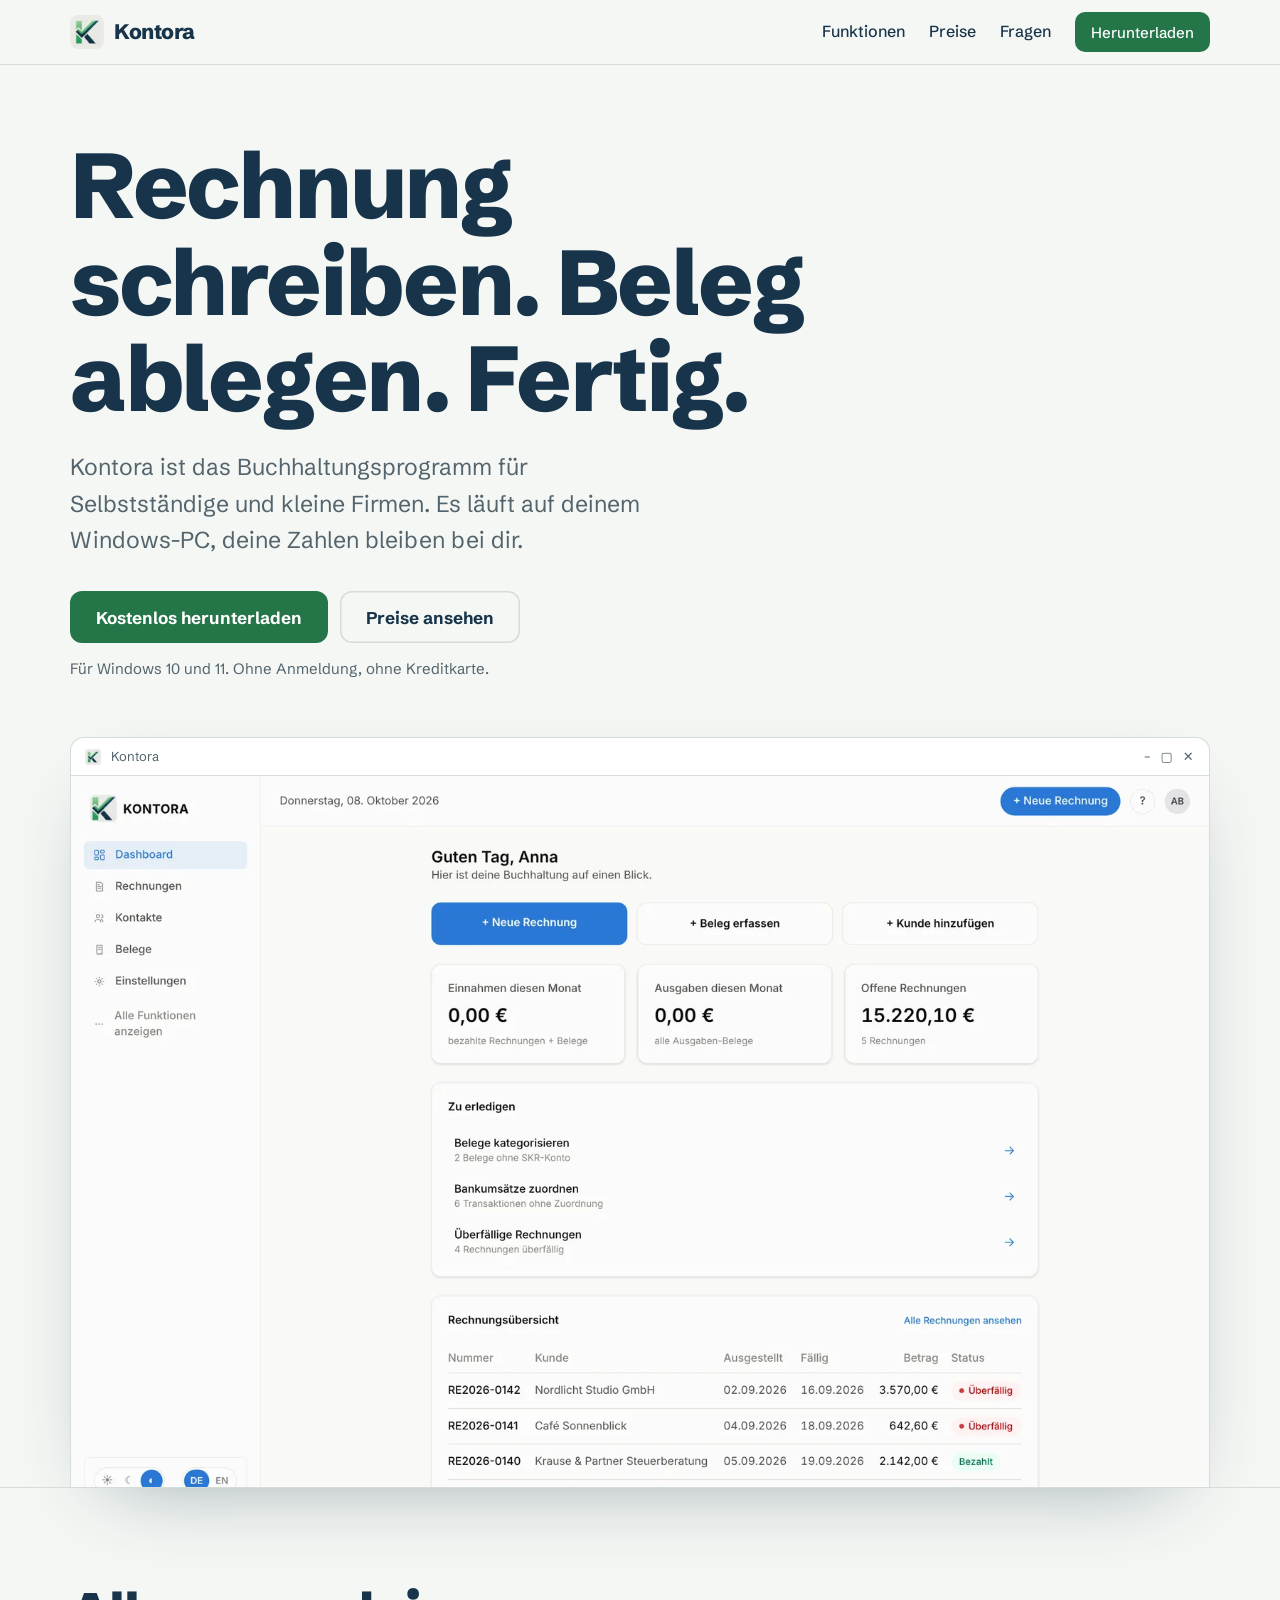
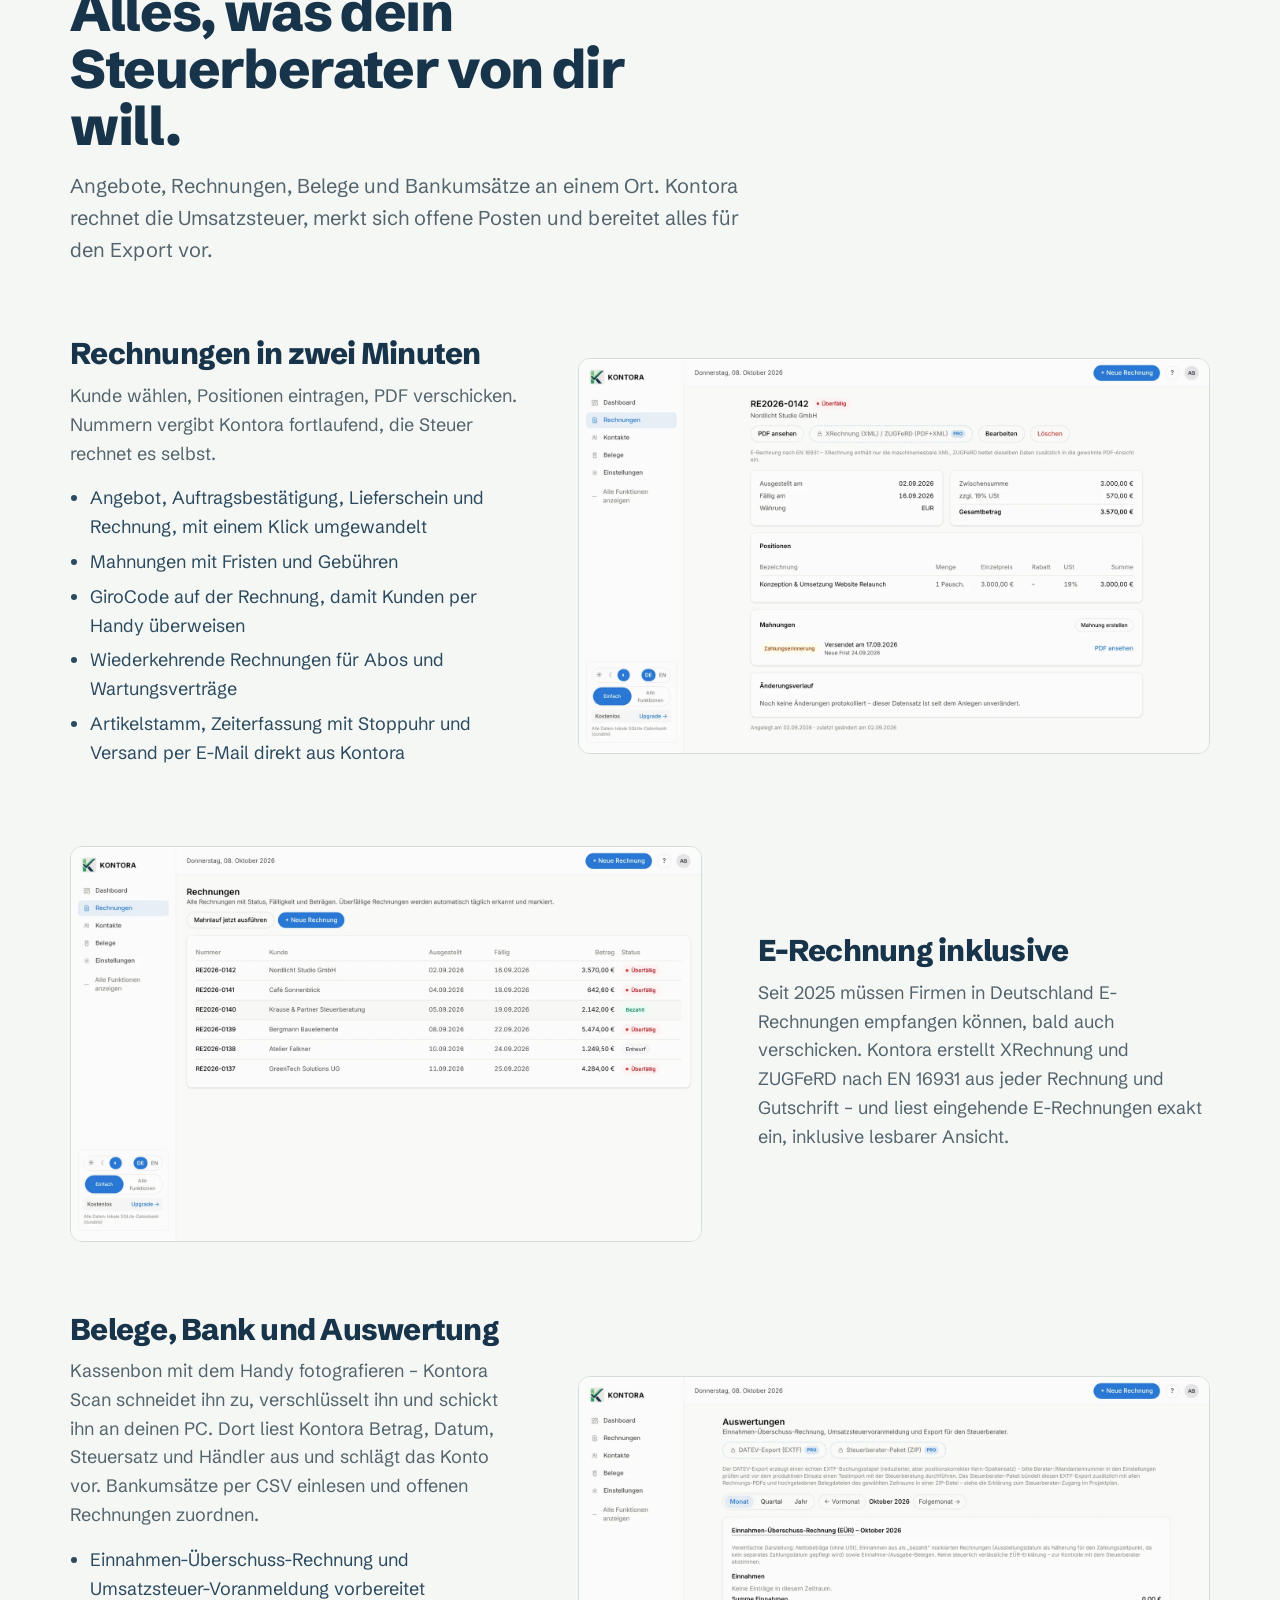
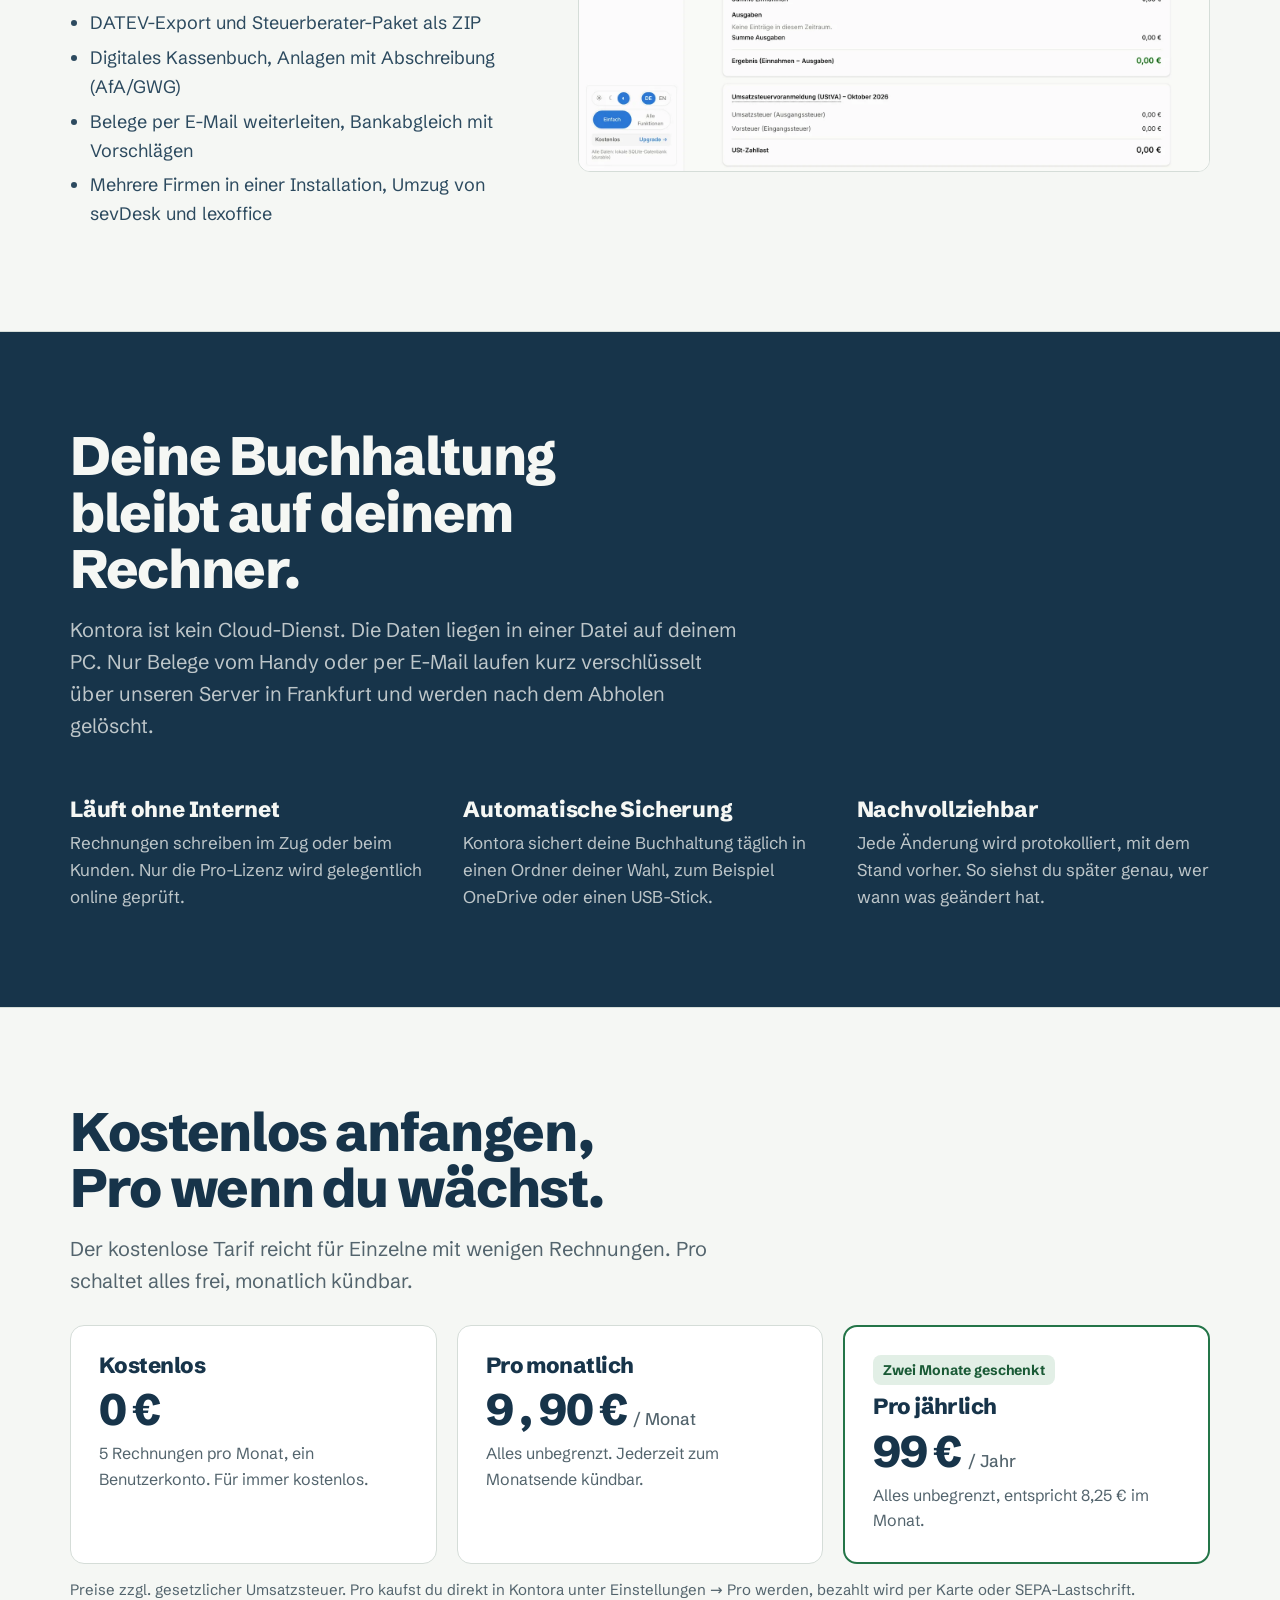
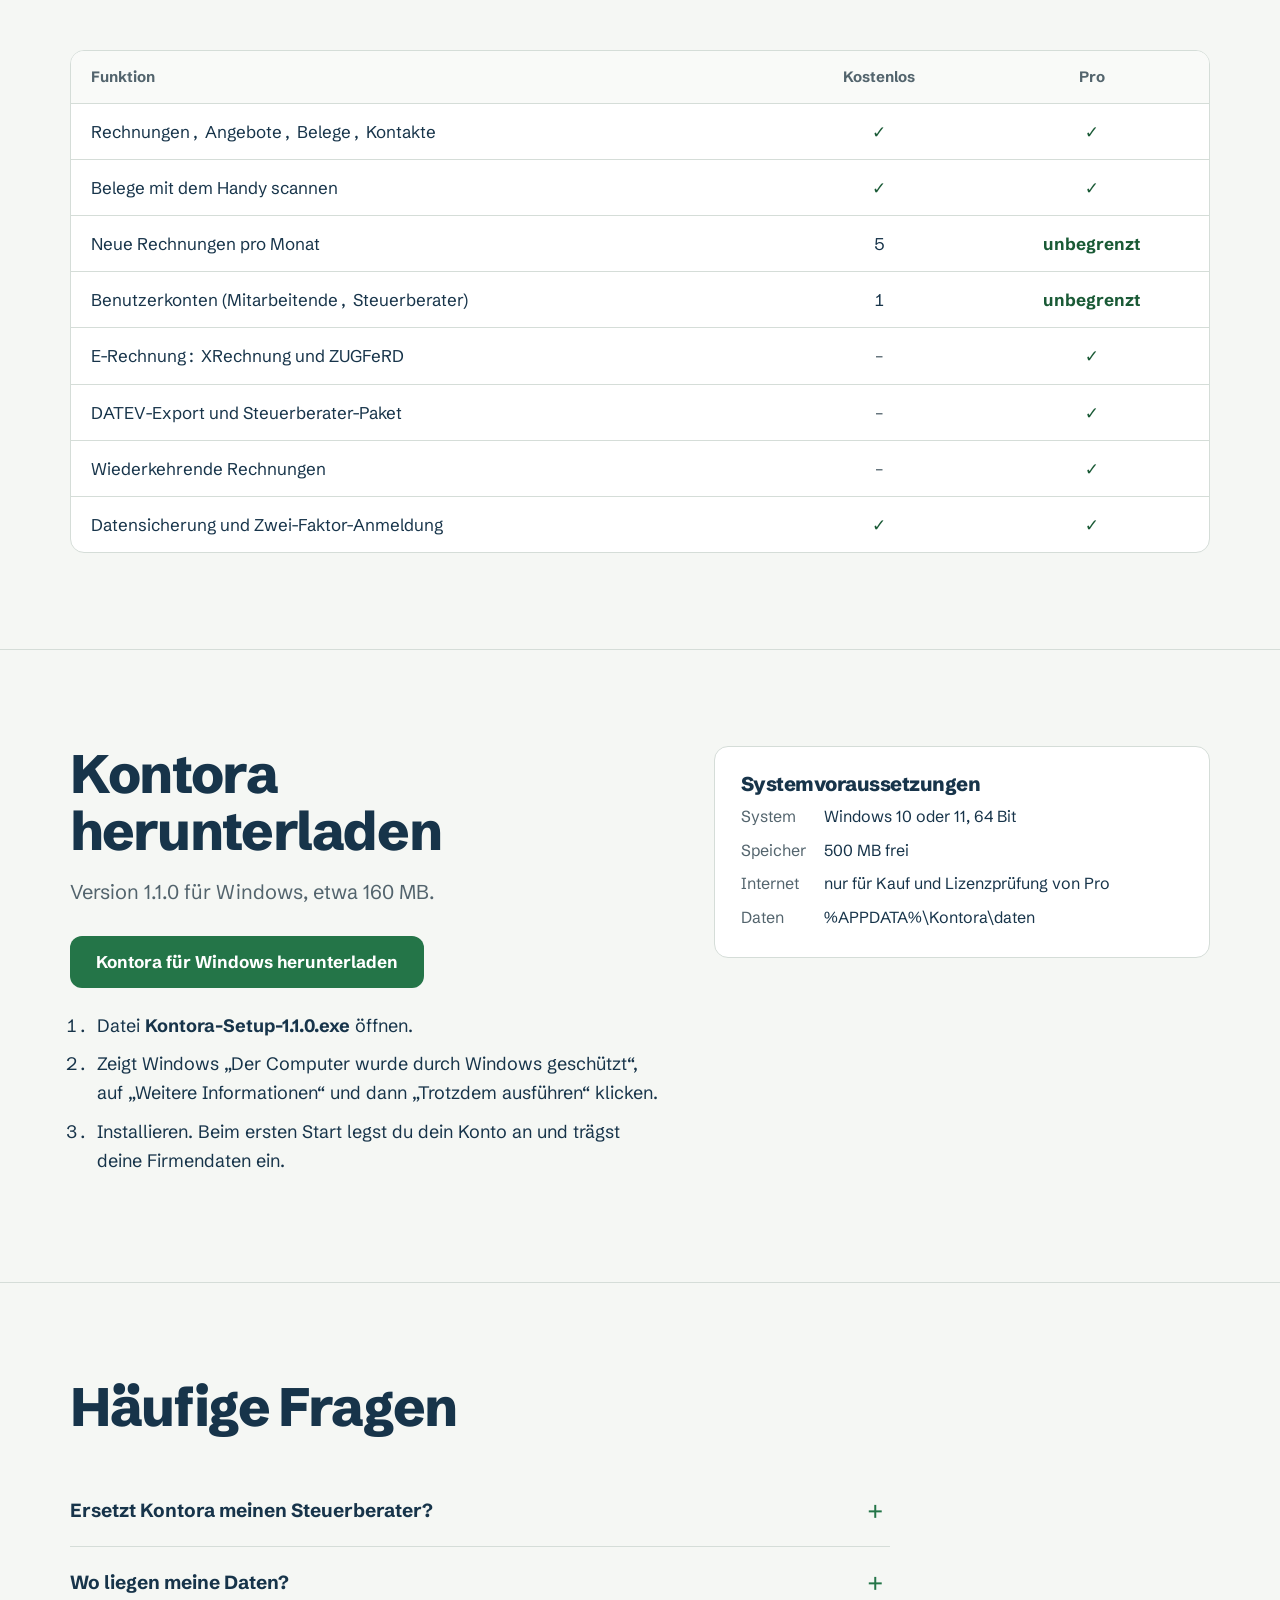
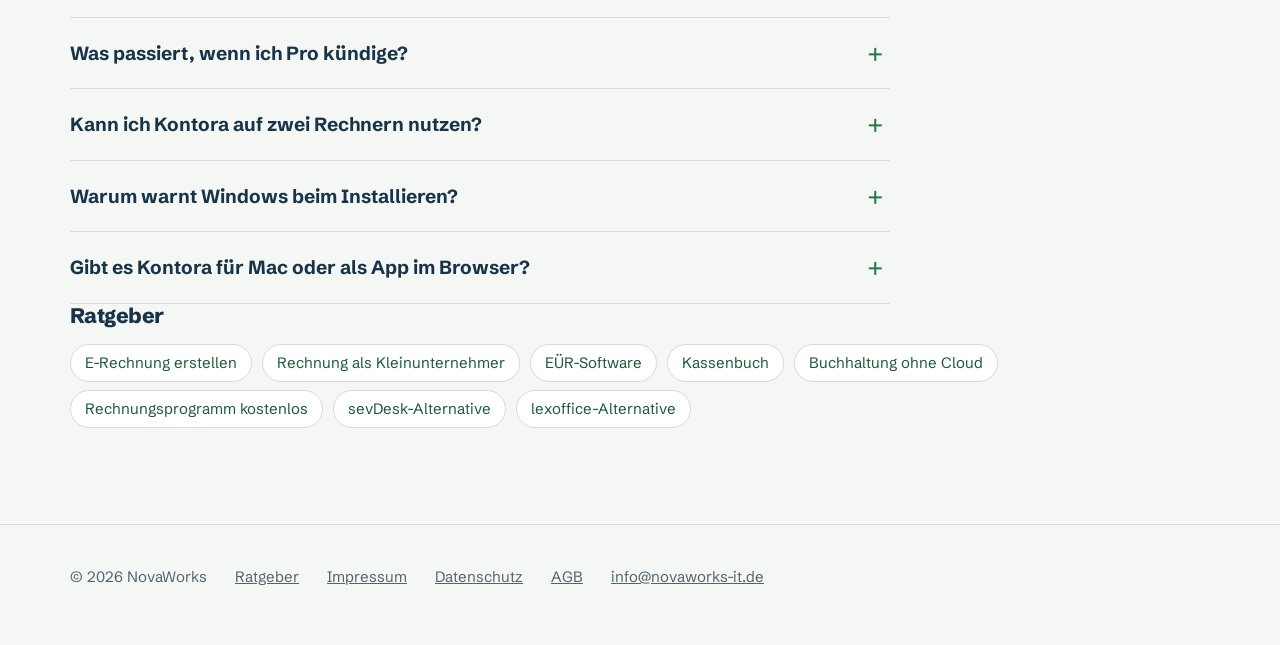
==== commit fe97b65c: "Ratgeber-Seiten, Sitemap, Startseiten-Links" ====
--- a/index.html
+++ b/index.html
@@ -179,11 +179,23 @@
     <details><summary>Warum warnt Windows beim Installieren?</summary><p>Windows warnt bei neuen Programmen, die noch nicht oft heruntergeladen wurden. Kontora ist sicher; klicke auf „Weitere Informationen“ und „Trotzdem ausführen“.</p></details>
     <details><summary>Gibt es Kontora für Mac oder als App im Browser?</summary><p>Noch nicht. Kontora läuft derzeit unter Windows. Schreib uns an <a href="mailto:info@novaworks-it.de">info@novaworks-it.de</a>, wenn du eine Mac-Version brauchst.</p></details>
   </div>
+  <h3>Ratgeber</h3>
+  <ul class="home-guides">
+    <li><a href="e-rechnung-erstellen.html">E-Rechnung erstellen</a></li>
+    <li><a href="kleinunternehmer-rechnung.html">Rechnung als Kleinunternehmer</a></li>
+    <li><a href="euer-software.html">EÜR-Software</a></li>
+    <li><a href="kassenbuch-programm.html">Kassenbuch</a></li>
+    <li><a href="buchhaltung-ohne-cloud.html">Buchhaltung ohne Cloud</a></li>
+    <li><a href="rechnungsprogramm-kostenlos.html">Rechnungsprogramm kostenlos</a></li>
+    <li><a href="sevdesk-alternative.html">sevDesk-Alternative</a></li>
+    <li><a href="lexoffice-alternative.html">lexoffice-Alternative</a></li>
+  </ul>
 </div></section>
 </main>
 
 <footer><div class="wrap">
   <span>© 2026 NovaWorks</span>
+  <a href="ratgeber.html">Ratgeber</a>
   <a href="impressum.html">Impressum</a>
   <a href="datenschutz.html">Datenschutz</a>
   <a href="agb.html">AGB</a>
--- a/style.css
+++ b/style.css
@@ -149,3 +149,23 @@
 .dl-cta{display:flex;flex-wrap:wrap;gap:12px;margin-top:28px}
 .print-hint{margin-top:32px}
 .plan .price,.journal td{font-variant-numeric:tabular-nums}
+/* Ratgeber-Seiten */
+.article .lead{font-size:20px;color:var(--ink-2);margin:0 0 8px}
+.article .crumbs{font-size:15px;color:var(--muted);margin:0 0 14px}
+.article .crumbs a{color:var(--muted)}
+.cta-box{display:flex;flex-wrap:wrap;align-items:center;gap:12px 20px;background:var(--soft);border-radius:14px;padding:18px 20px;margin:26px 0}
+.cta-box span{font-size:15px;color:var(--muted)}
+.article .quote{background:var(--sheet);border-left:4px solid var(--ledger);padding:12px 16px;font-weight:500}
+.article .faq{margin-top:6px}
+.links{display:flex;flex-wrap:wrap;gap:8px 10px;list-style:none;padding:0!important;margin:8px 0 24px}
+.links li{margin:0!important}
+.links a{display:inline-block;border:1px solid var(--rule);border-radius:999px;padding:6px 14px;font-size:15px;text-decoration:none;background:var(--sheet)}
+.links a:hover{border-color:var(--ledger)}
+.hub{list-style:none;padding:0!important;display:grid;gap:12px;margin:20px 0}
+.hub li{margin:0!important}
+.hub a{display:block;background:var(--sheet);border:1px solid var(--rule);border-radius:14px;padding:16px 18px;text-decoration:none;color:var(--ink)}
+.hub a:hover{border-color:var(--ledger)}
+.hub strong{display:block;font-size:19px;margin-bottom:4px}
+.hub span{display:block;font-size:15px;color:var(--muted)}
+.home-guides{display:flex;flex-wrap:wrap;gap:8px 10px;list-style:none;padding:0;margin:18px 0 0}
+.home-guides a{display:inline-block;border:1px solid var(--rule);border-radius:999px;padding:6px 14px;font-size:15px;text-decoration:none;background:var(--sheet)}
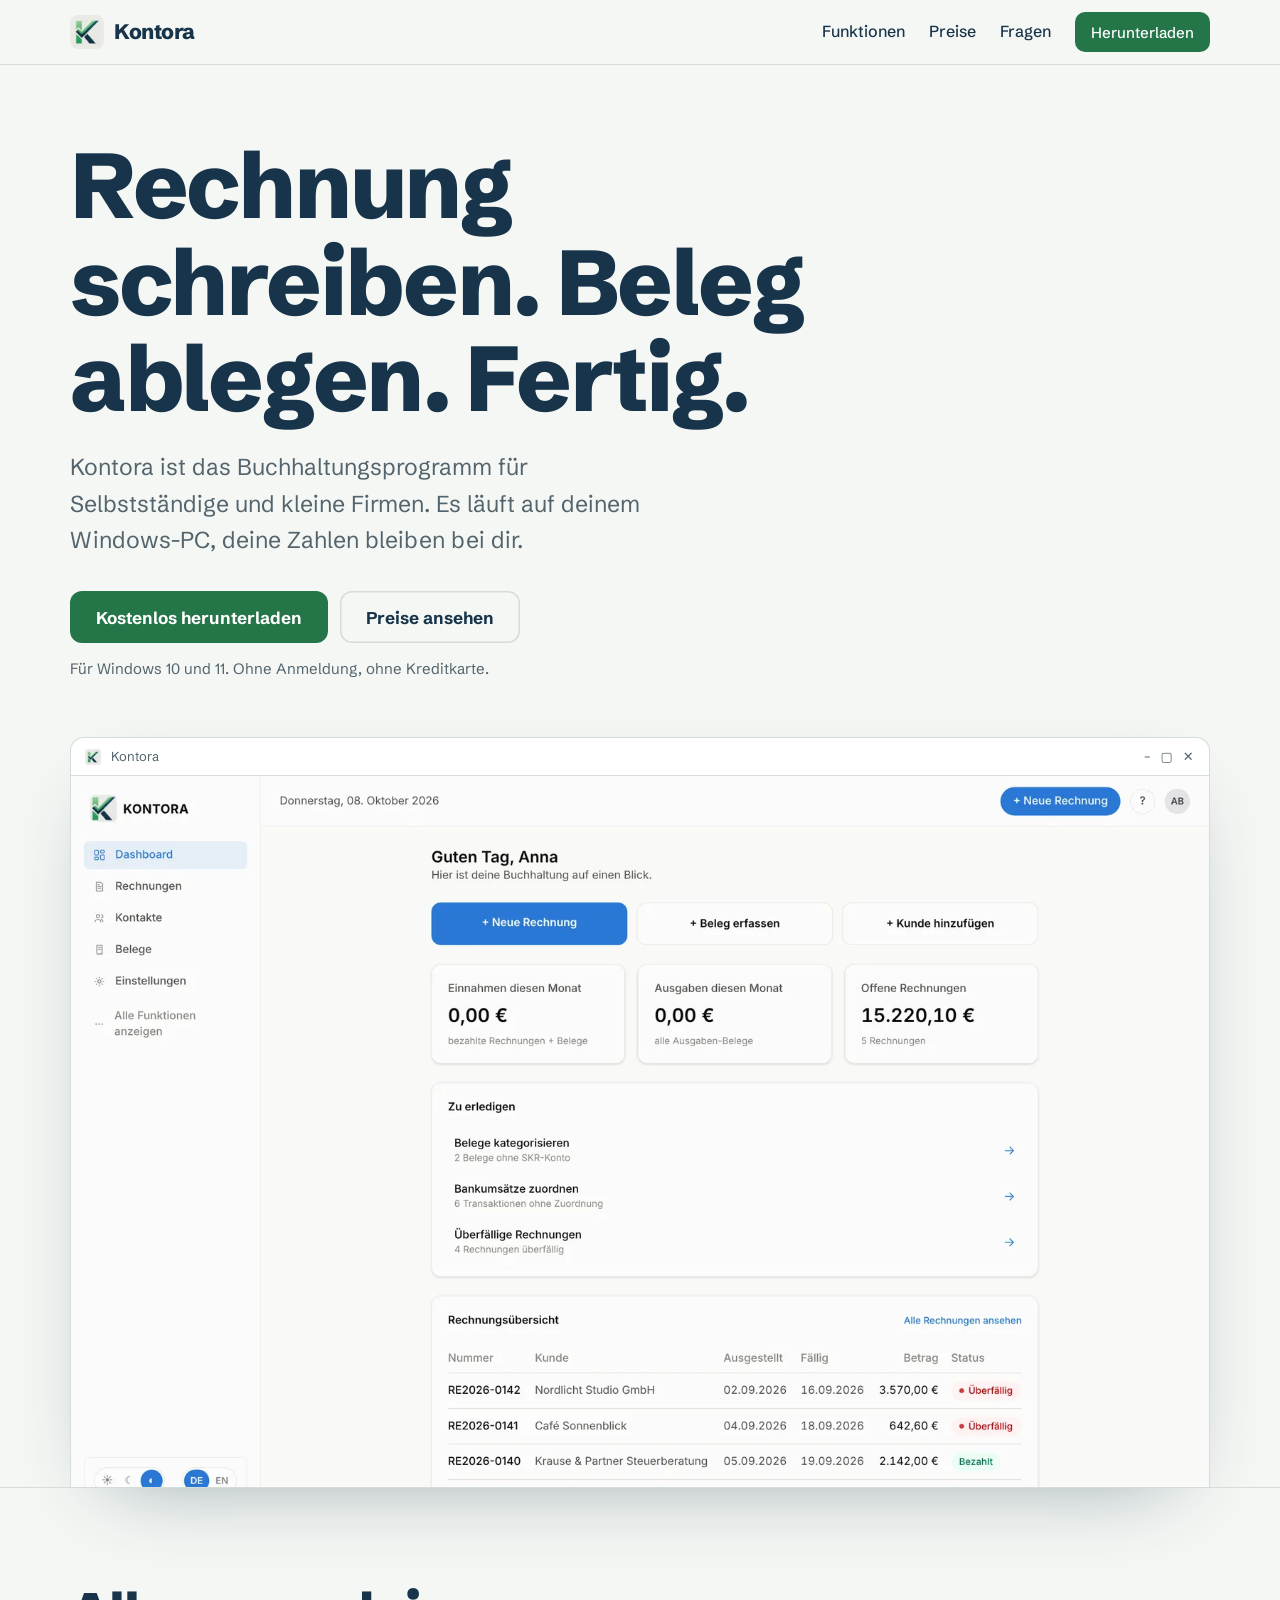
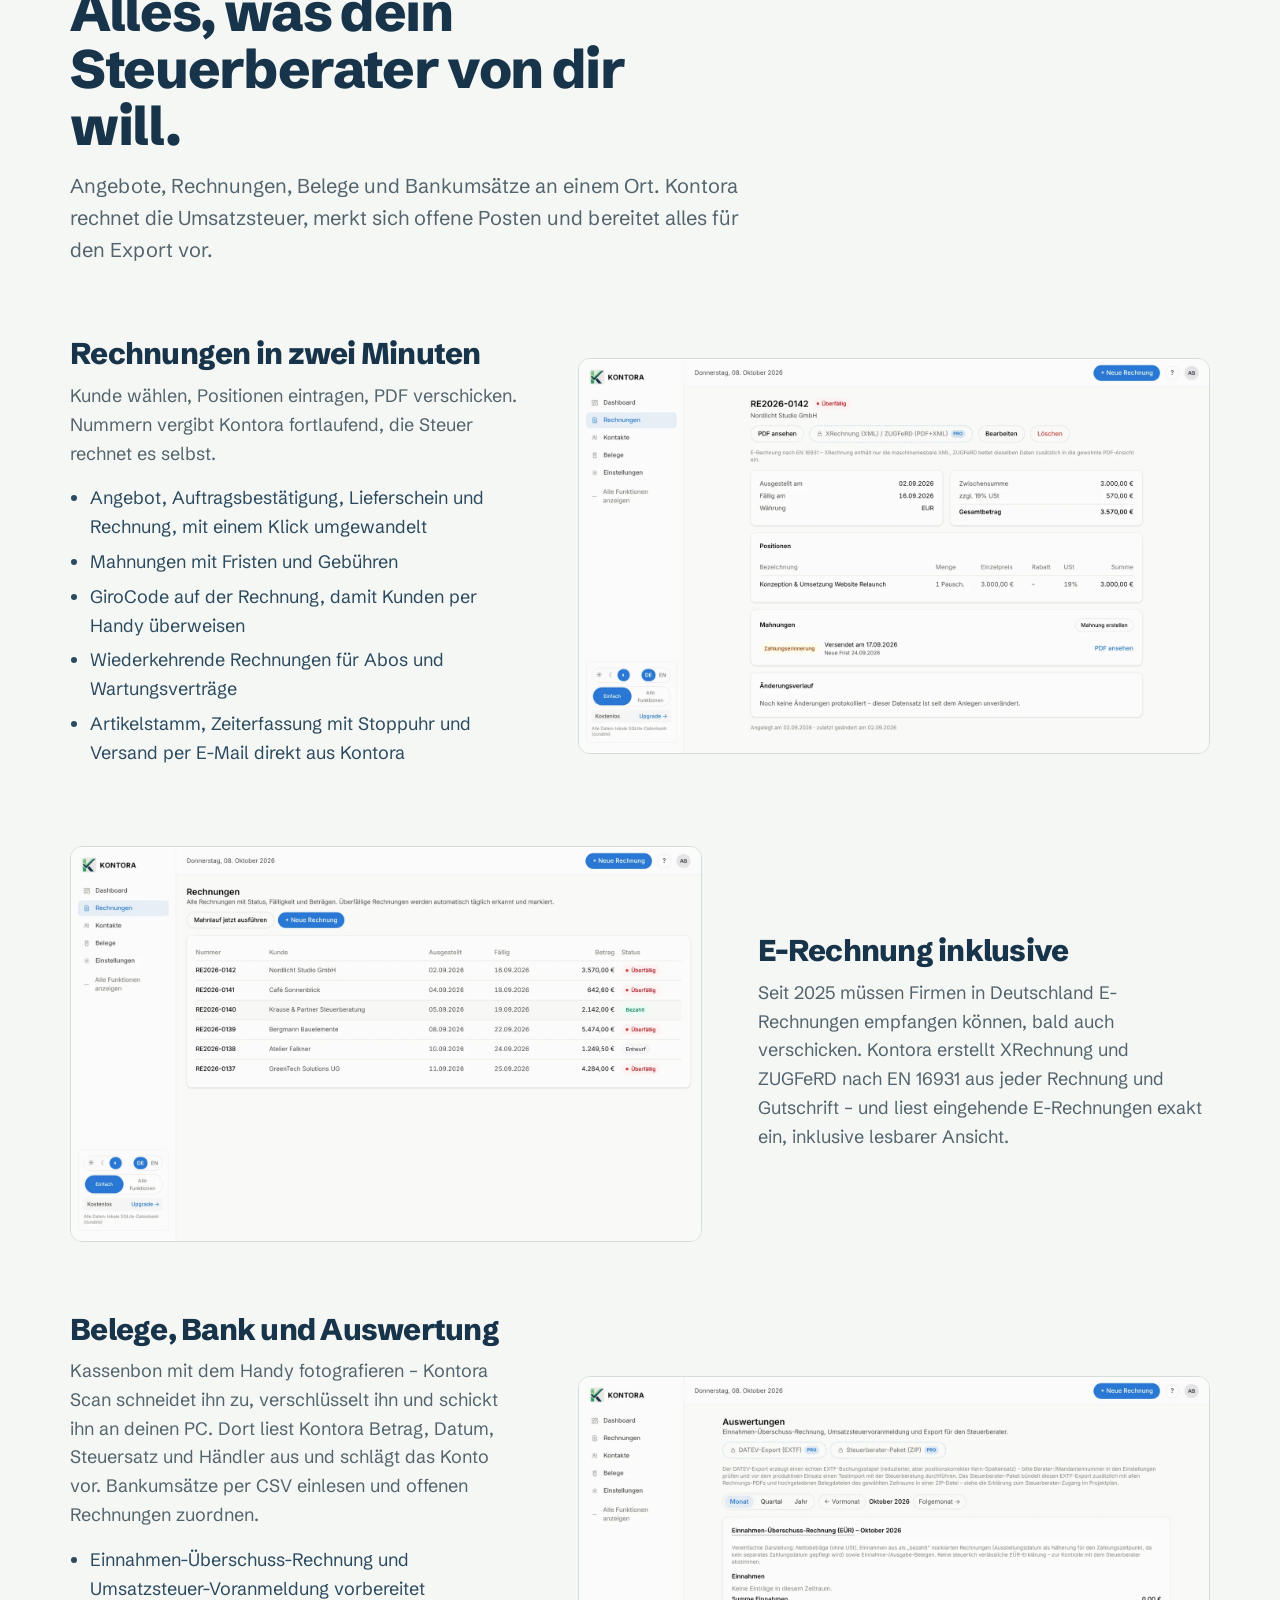
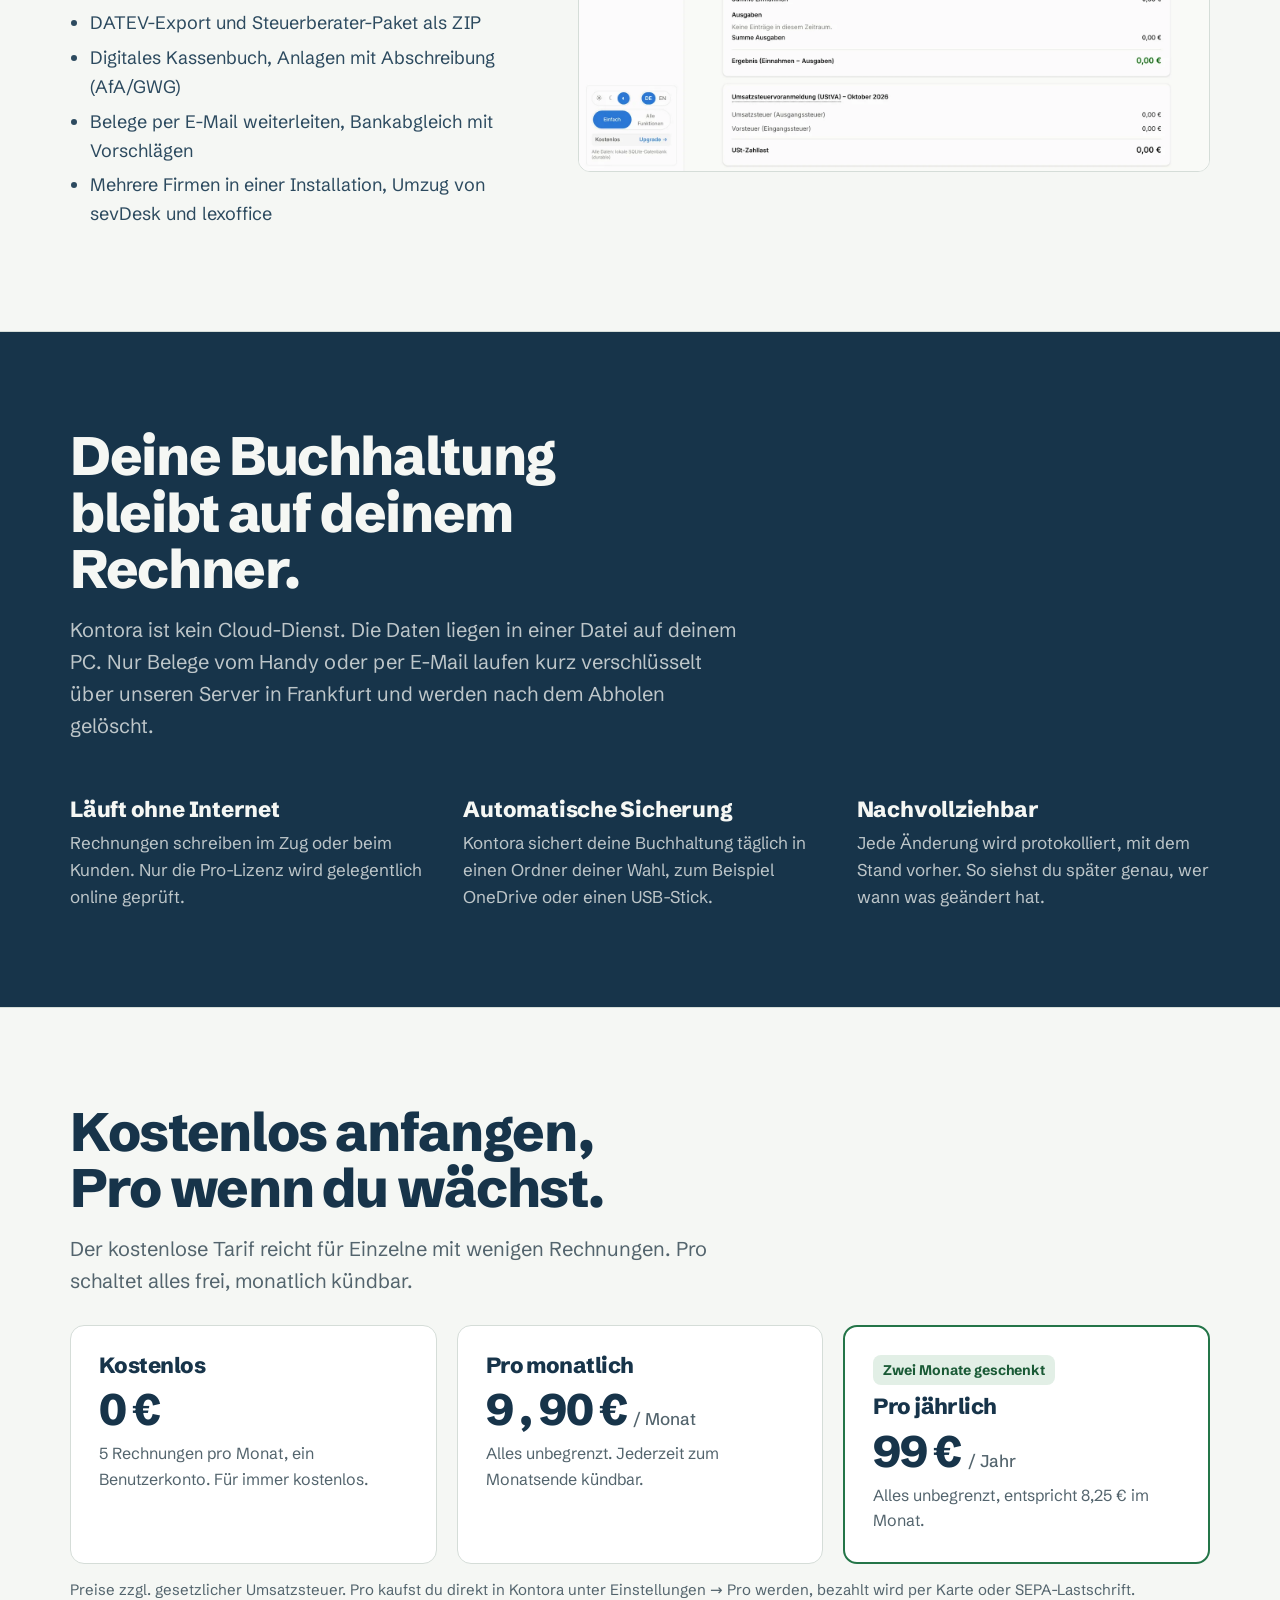
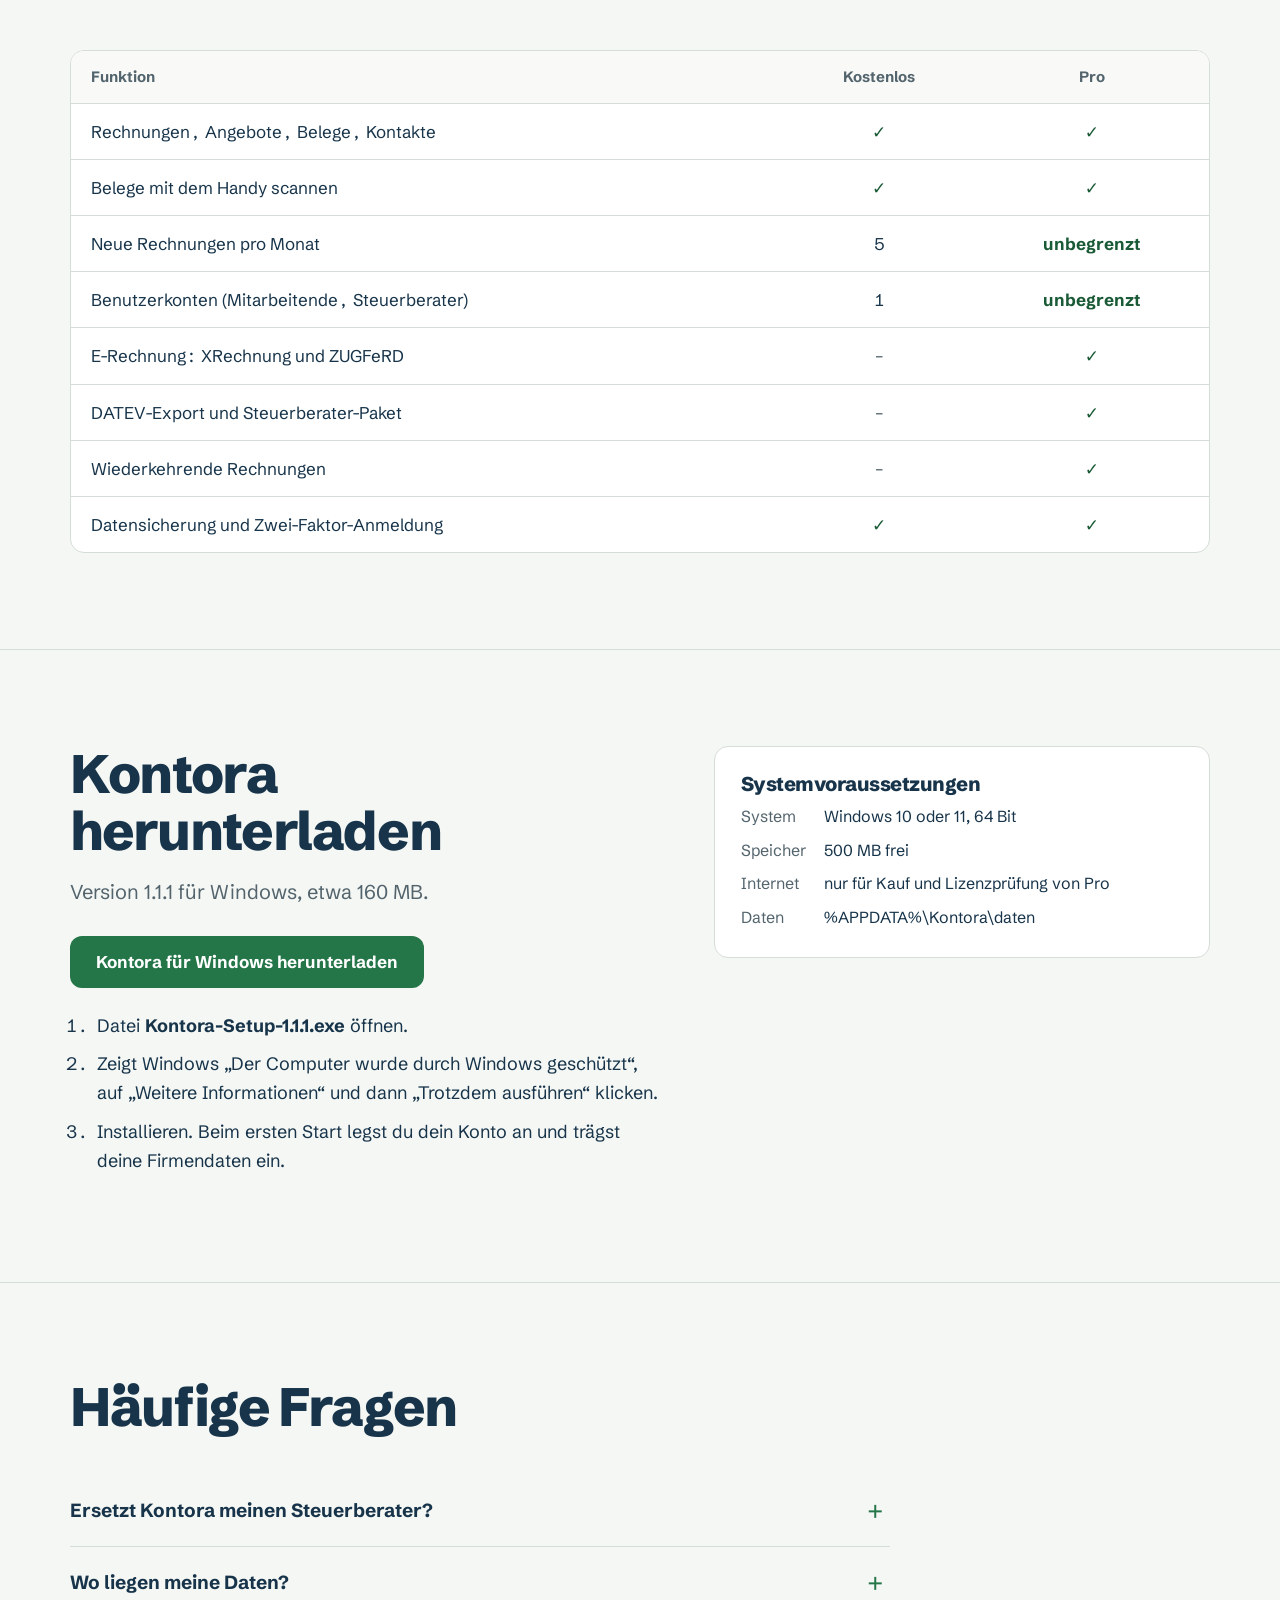
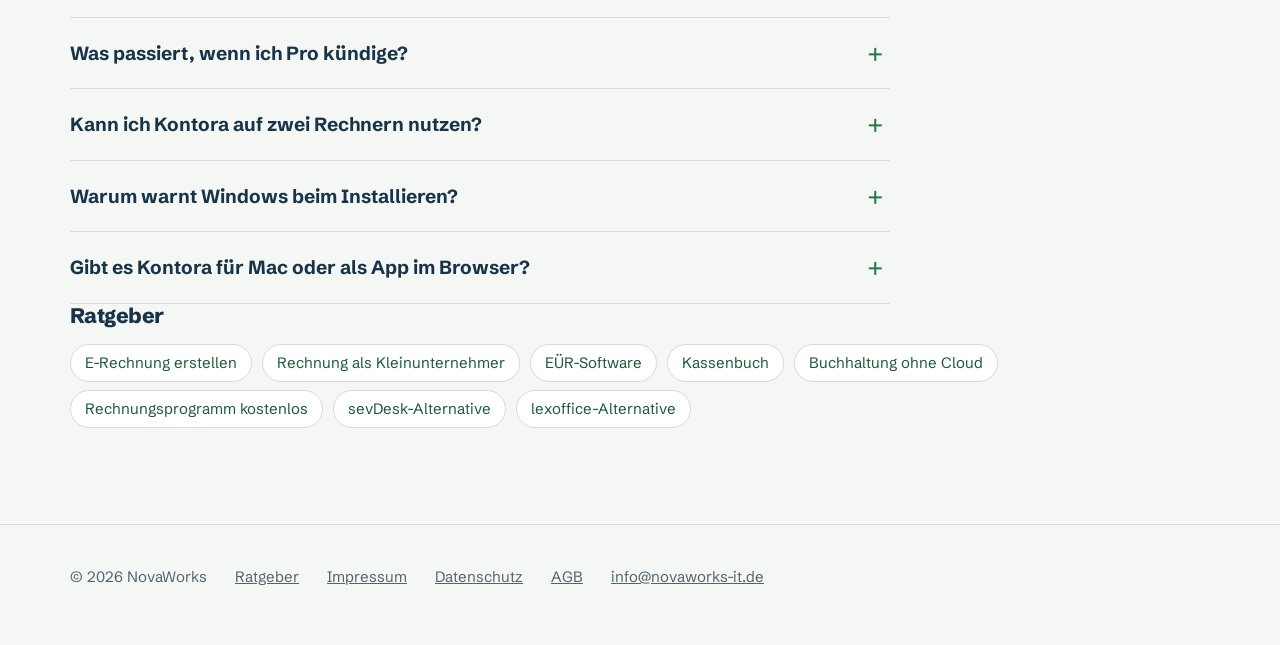
==== commit c76c1209: "Version 1.1.1: Download-Link, E-Rechnung-Ratgeber" ====
--- a/index.html
+++ b/index.html
@@ -148,12 +148,12 @@
 <section class="band" id="download"><div class="wrap dl">
   <div>
     <h2>Kontora herunterladen</h2>
-    <p class="intro">Version 1.1.0 für Windows, etwa 160 MB.</p>
+    <p class="intro">Version 1.1.1 für Windows, etwa 160 MB.</p>
     <div class="cta dl-cta">
-      <a class="btn" href="https://github.com/shbesart-bot/kontora-download/releases/download/v1.1.0/Kontora-Setup-1.1.0.exe" rel="nofollow">Kontora für Windows herunterladen</a>
+      <a class="btn" href="https://github.com/shbesart-bot/kontora-download/releases/download/v1.1.1/Kontora-Setup-1.1.1.exe" rel="nofollow">Kontora für Windows herunterladen</a>
     </div>
     <ol class="steps">
-      <li>Datei <strong>Kontora-Setup-1.1.0.exe</strong> öffnen.</li>
+      <li>Datei <strong>Kontora-Setup-1.1.1.exe</strong> öffnen.</li>
       <li>Zeigt Windows „Der Computer wurde durch Windows geschützt“, auf „Weitere Informationen“ und dann „Trotzdem ausführen“ klicken.</li>
       <li>Installieren. Beim ersten Start legst du dein Konto an und trägst deine Firmendaten ein.</li>
     </ol>
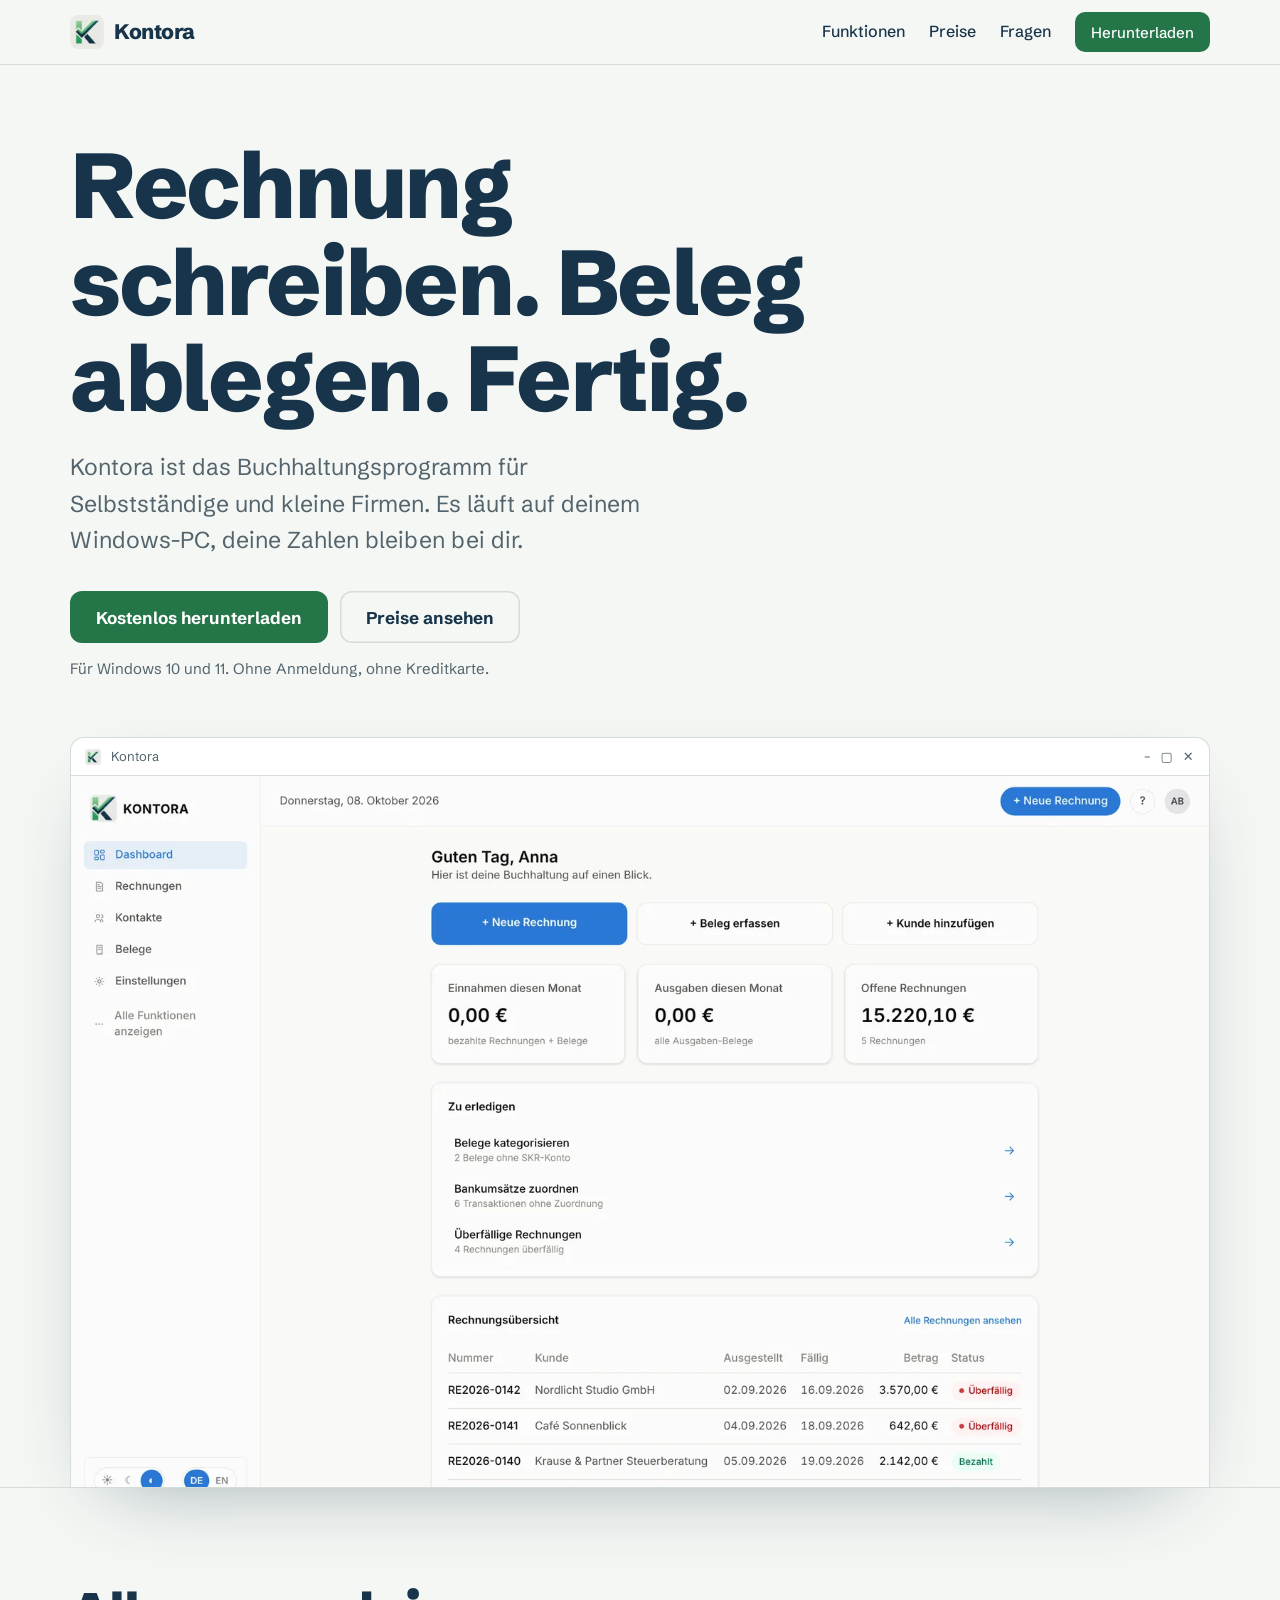
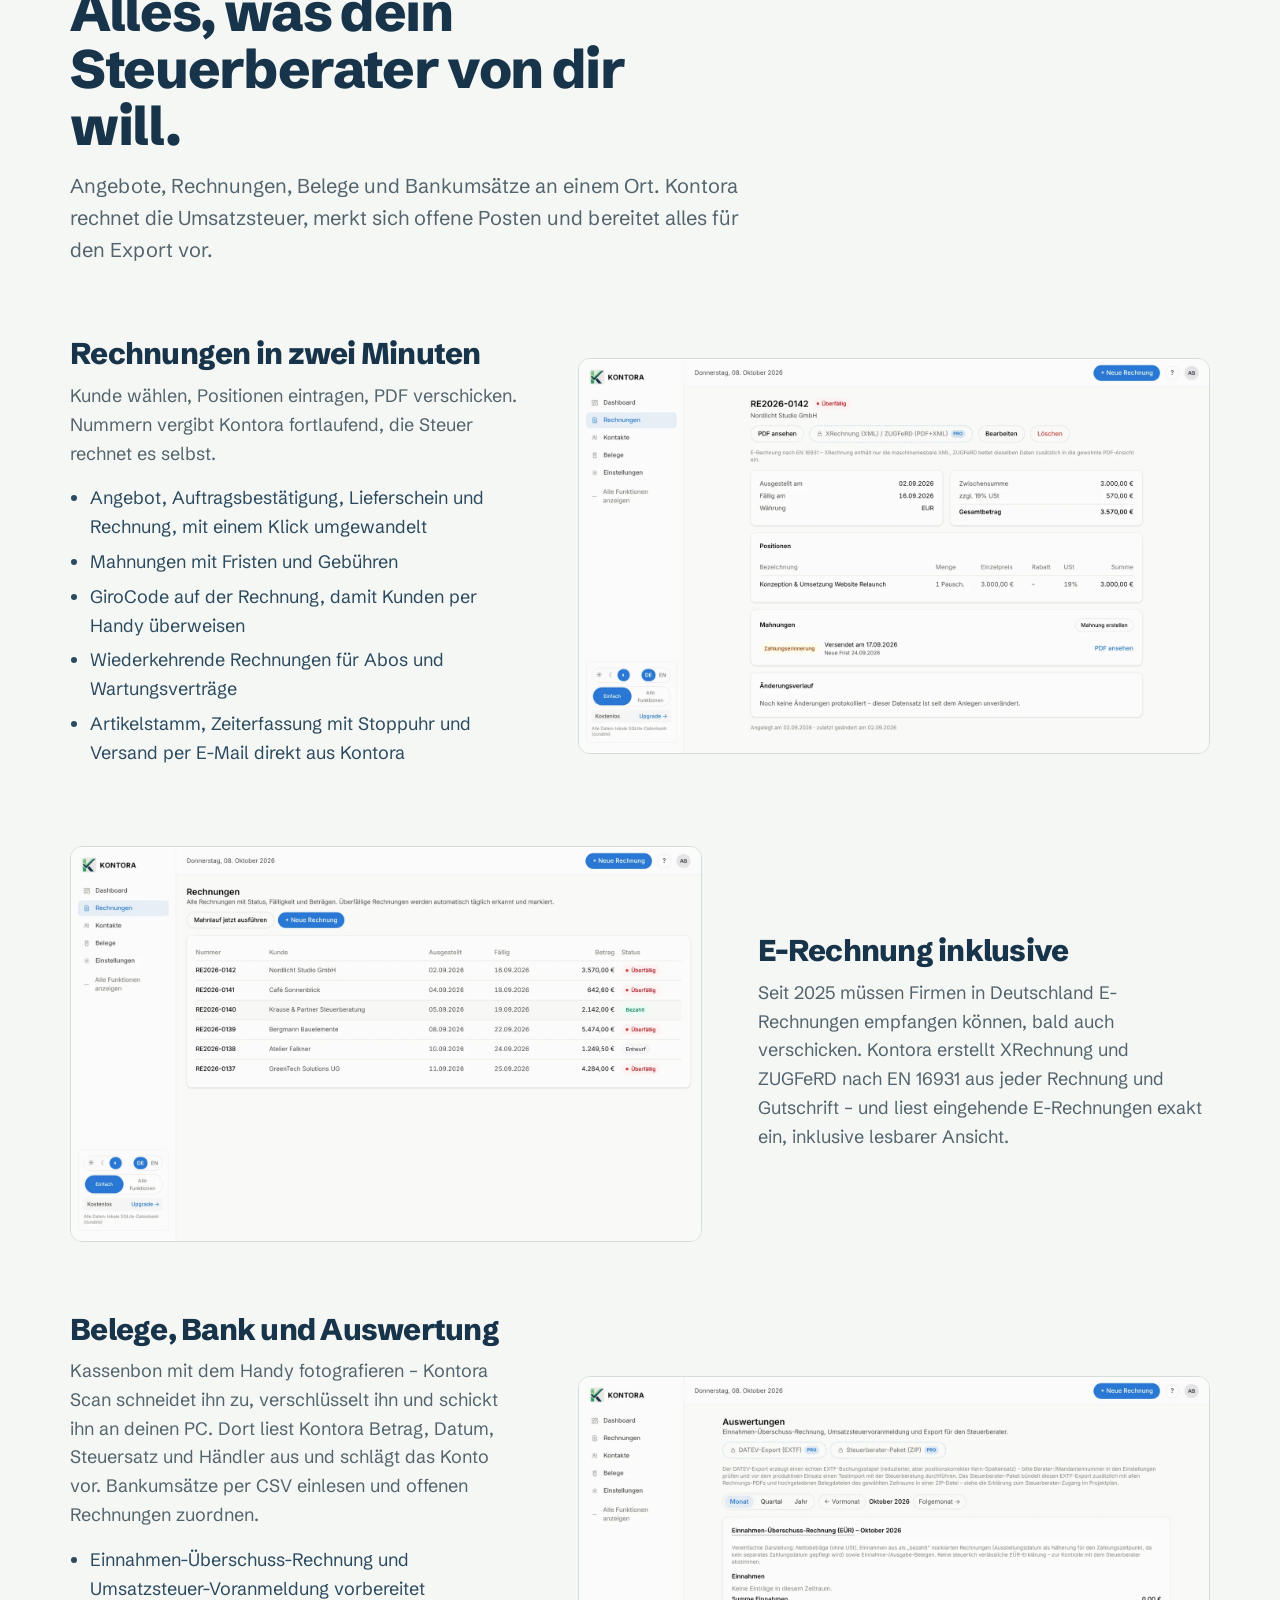
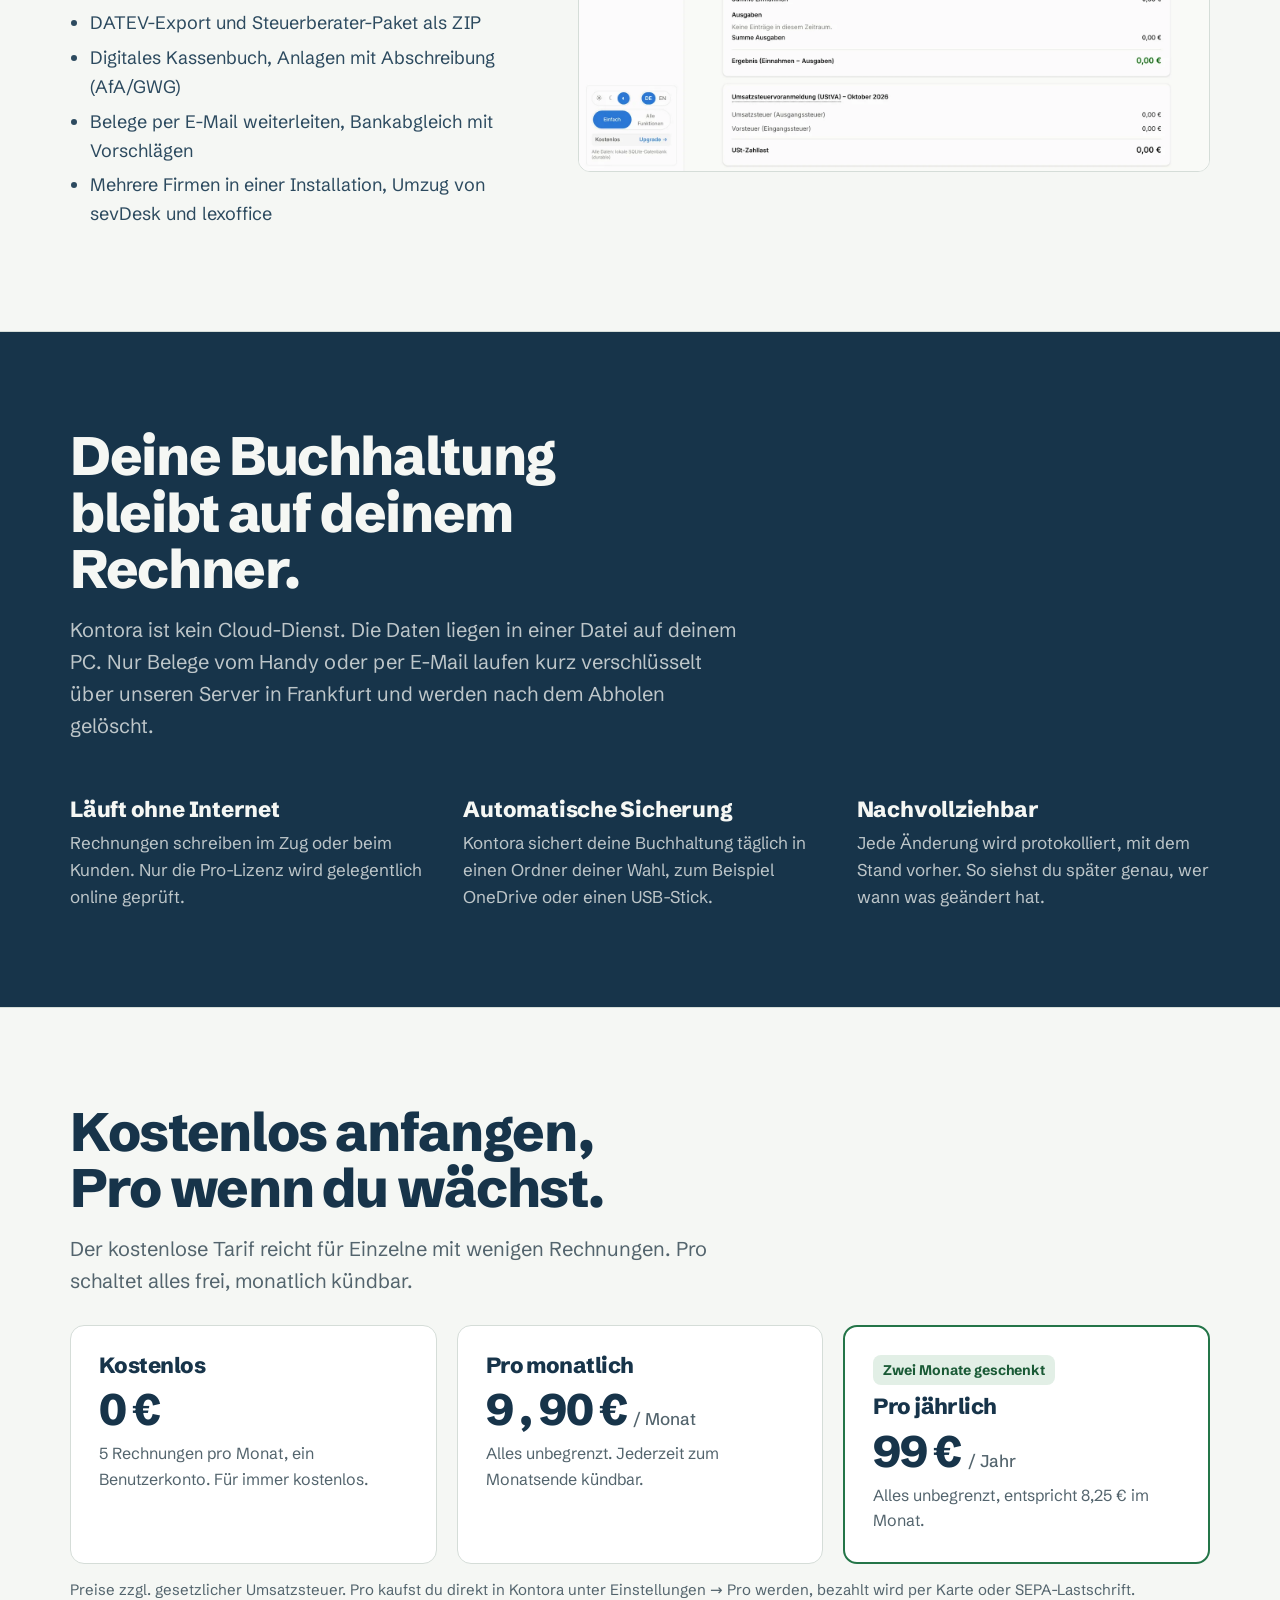
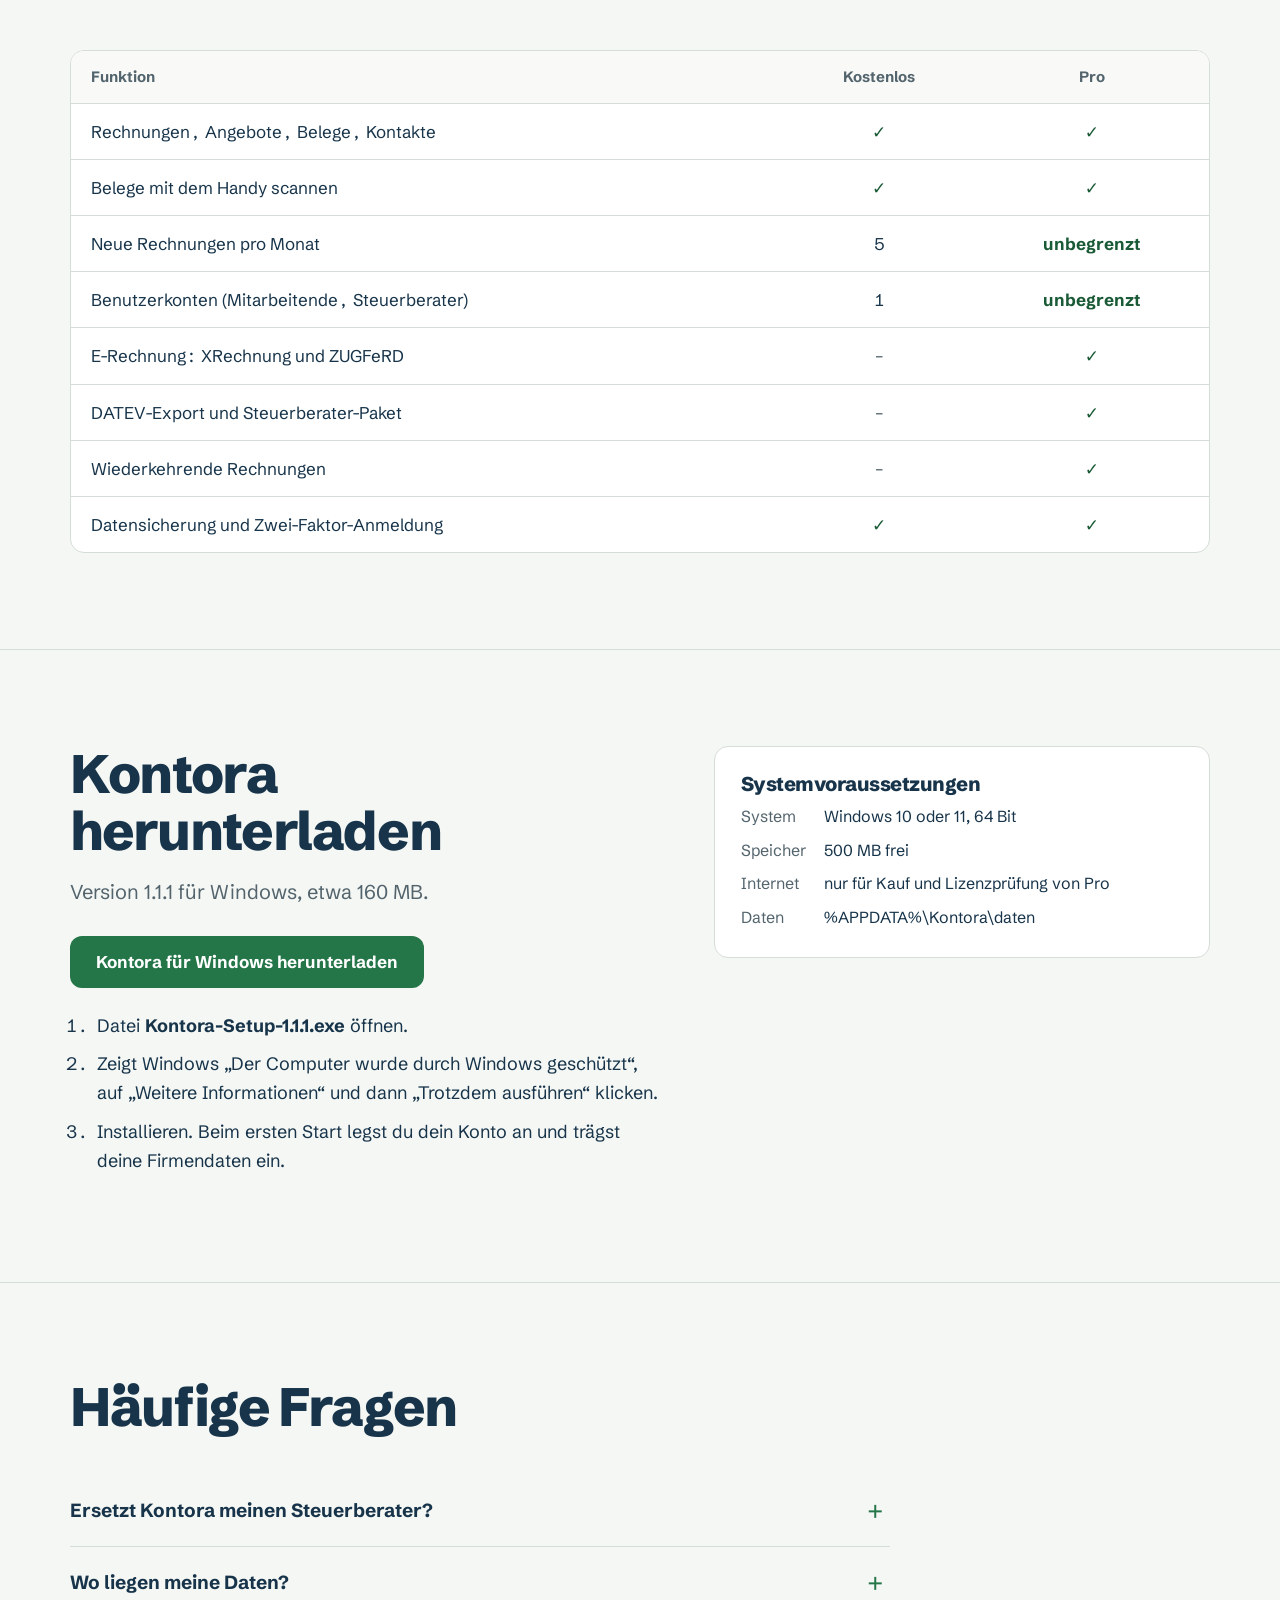
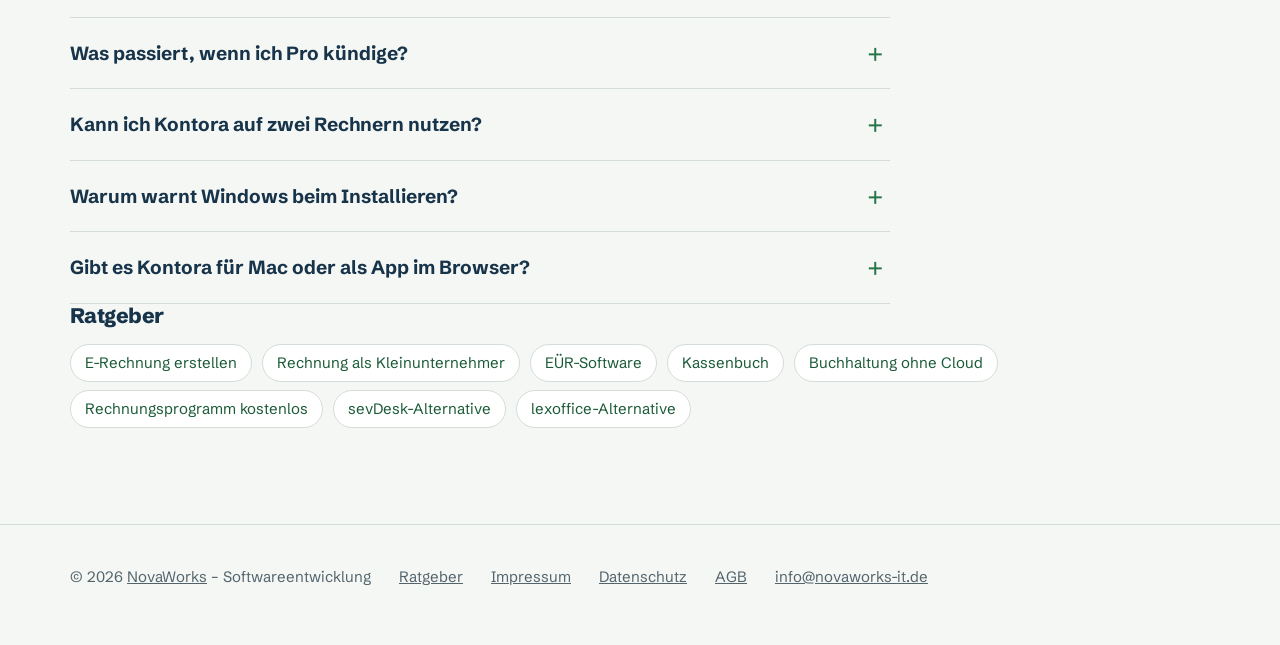
==== commit 9c929d48: "Footer-Link zu NovaWorks, Datenschutz: Hosting GitHub Pages" ====
--- a/index.html
+++ b/index.html
@@ -194,7 +194,7 @@
 </main>
 
 <footer><div class="wrap">
-  <span>© 2026 NovaWorks</span>
+  <span>© 2026 <a href="https://novaworks-it.de" rel="author">NovaWorks</a> – Softwareentwicklung</span>
   <a href="ratgeber.html">Ratgeber</a>
   <a href="impressum.html">Impressum</a>
   <a href="datenschutz.html">Datenschutz</a>
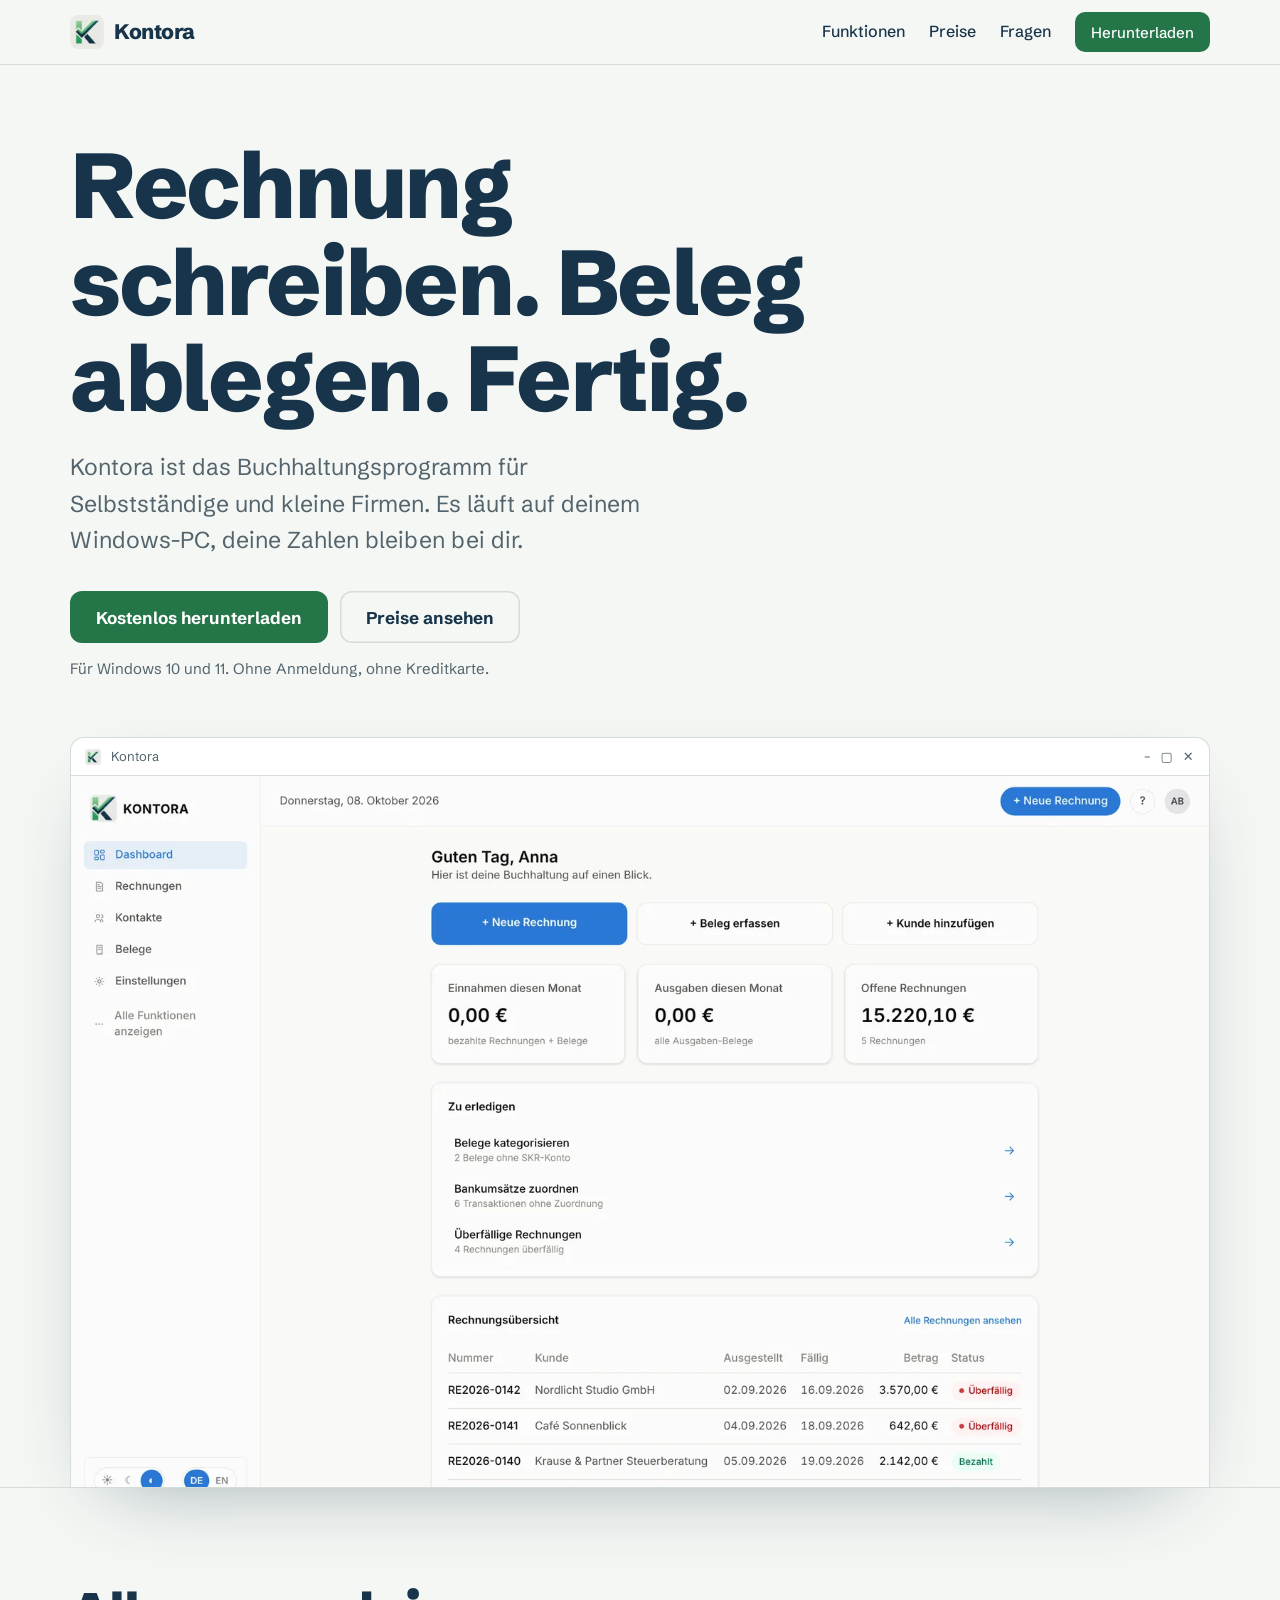
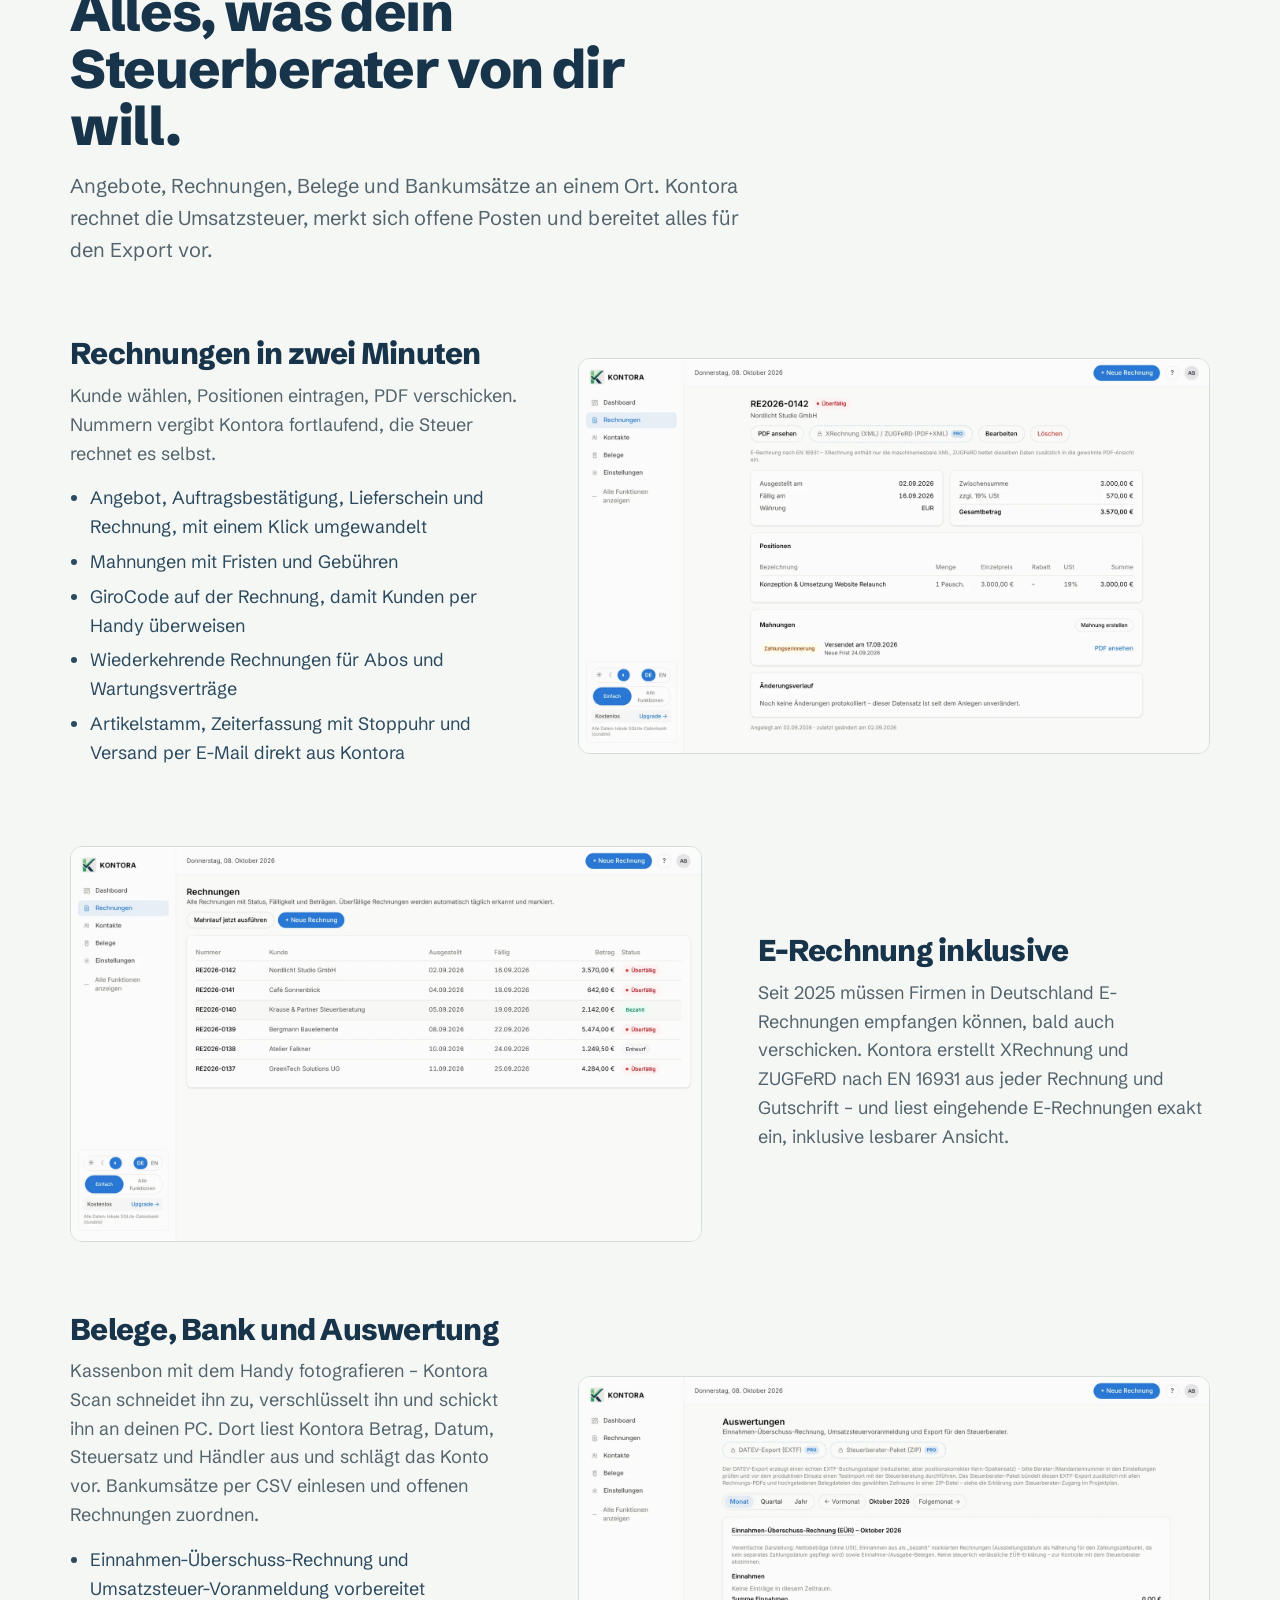
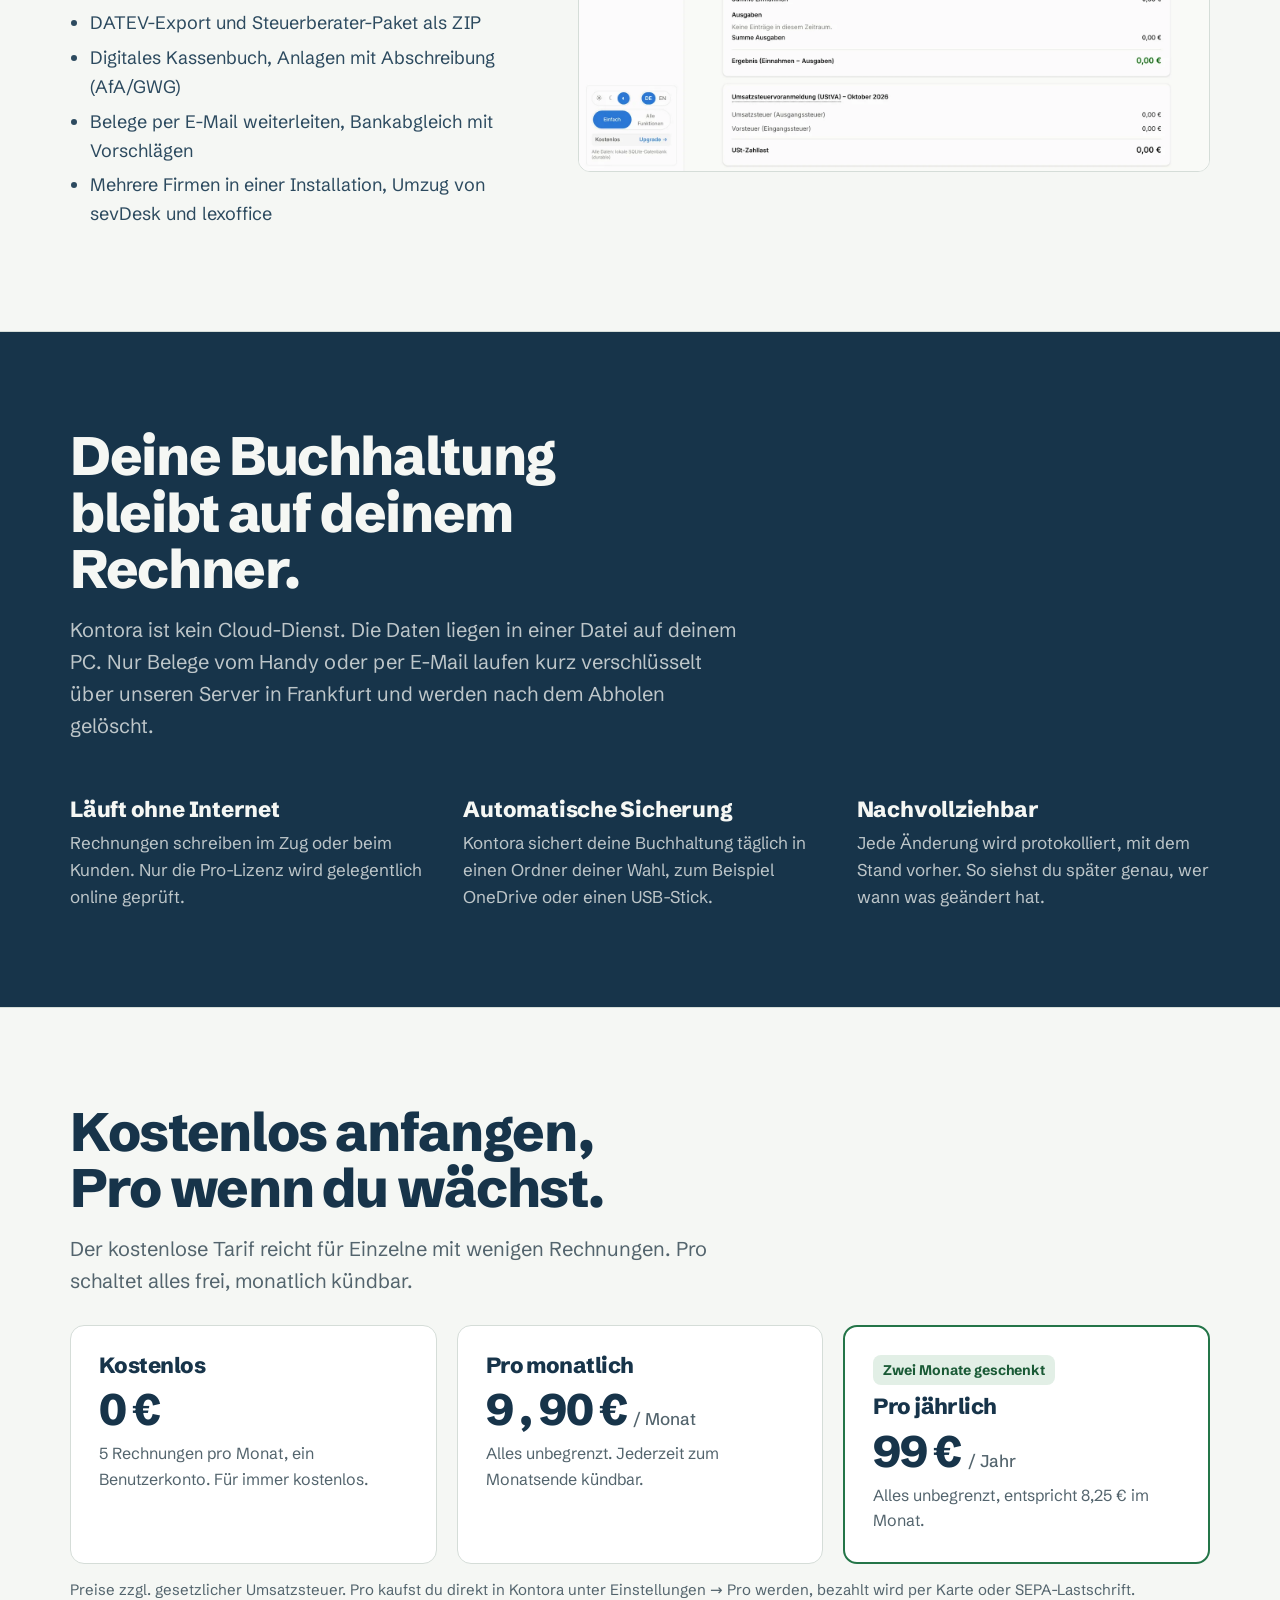
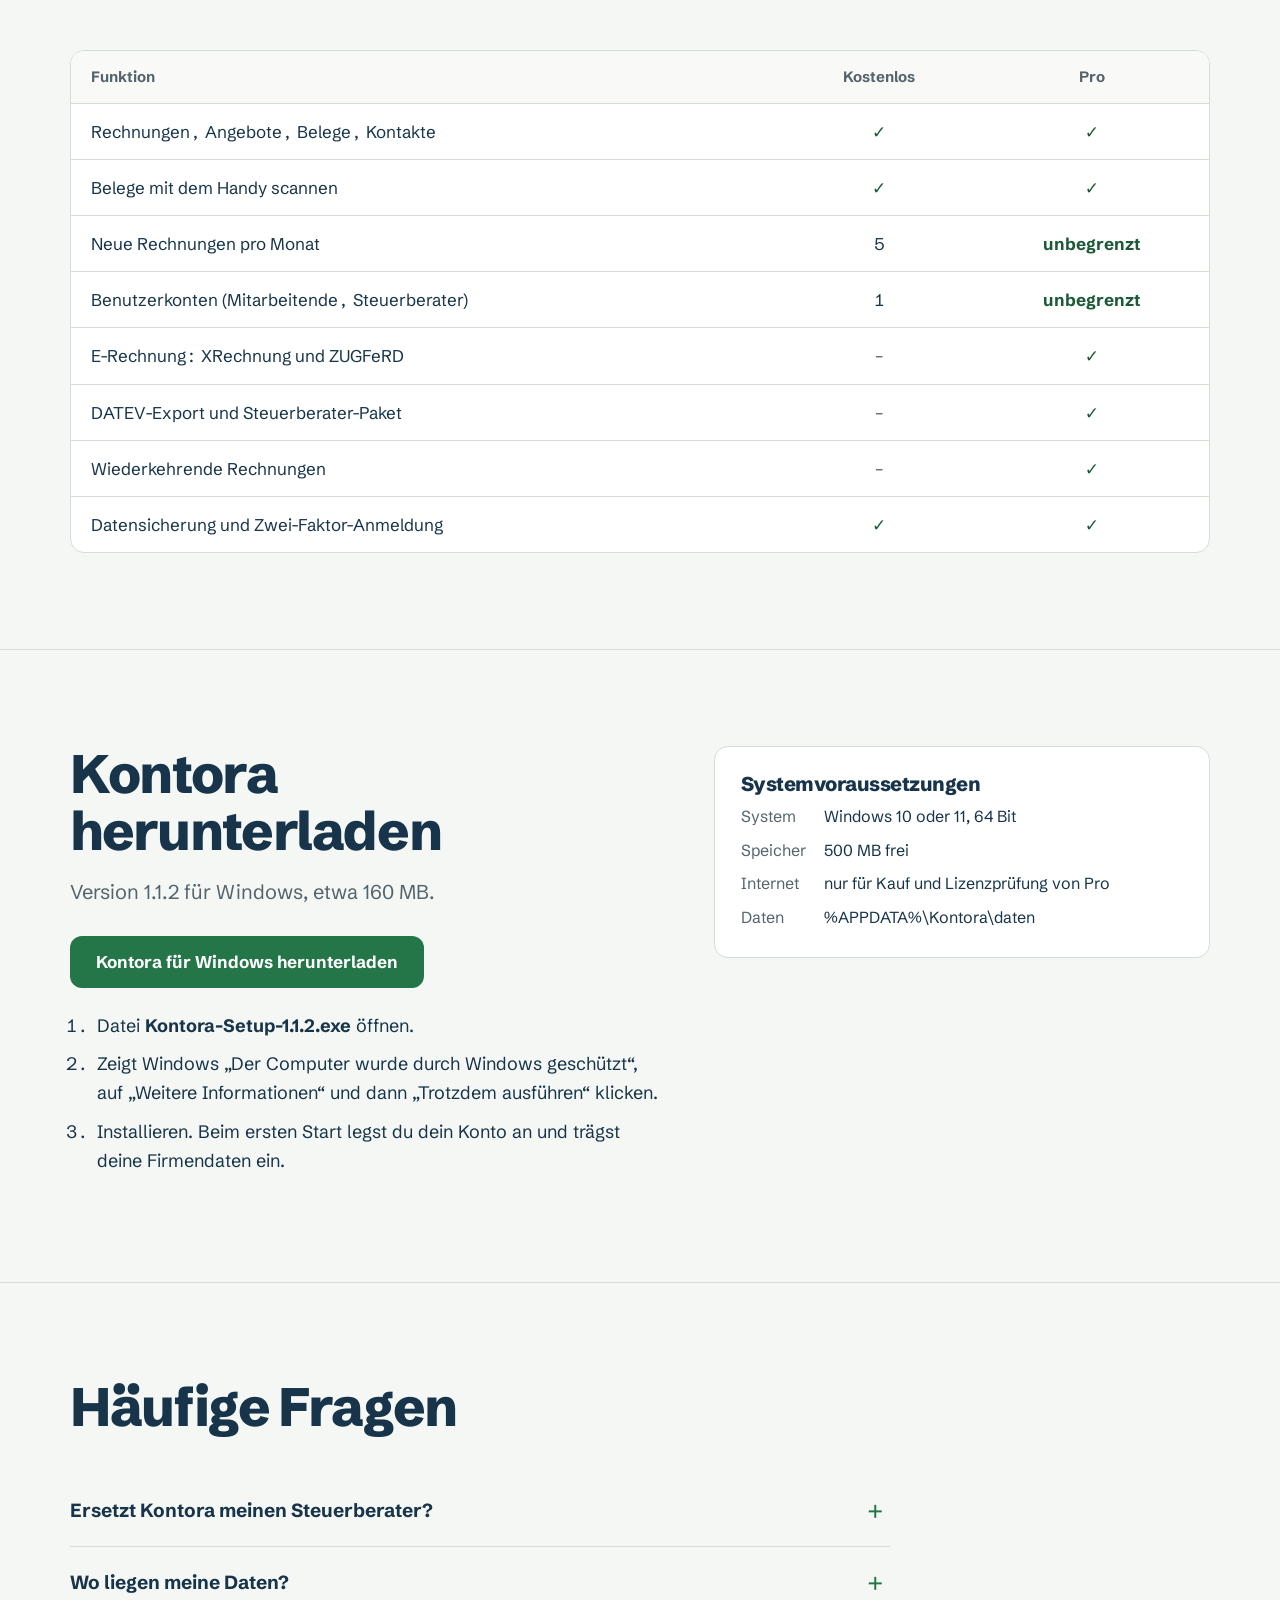
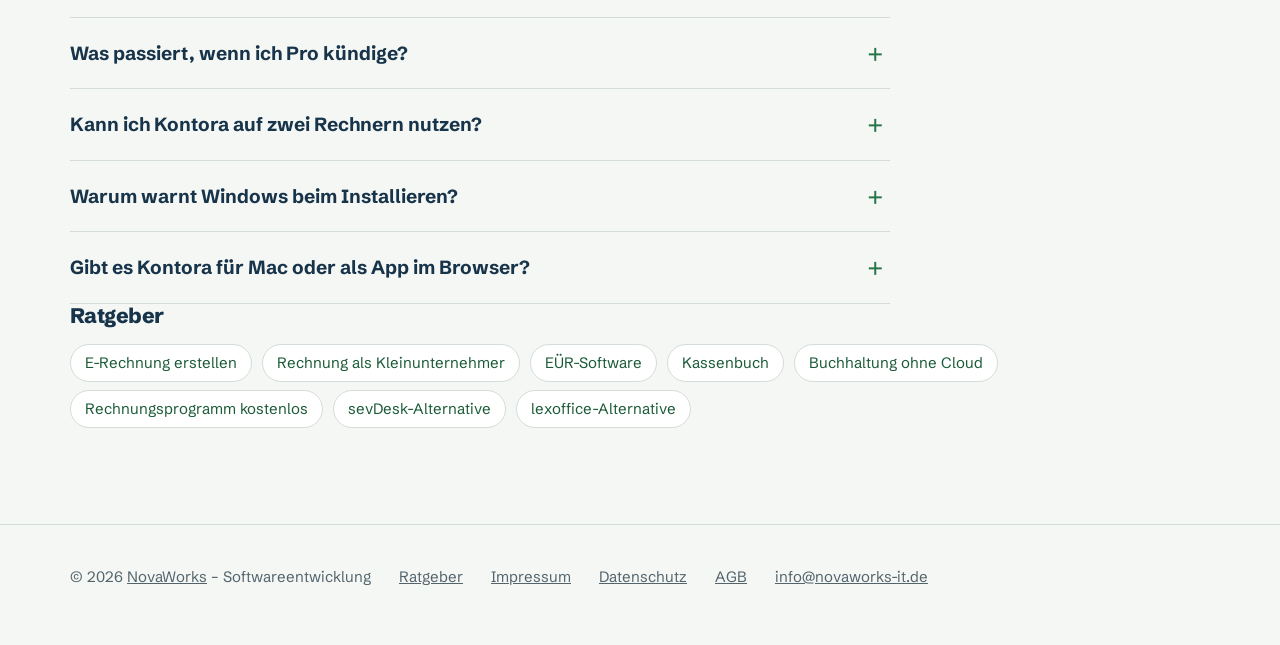
==== commit 677d5a8c: "Kontora 1.1.2: Download-Link" ====
--- a/index.html
+++ b/index.html
@@ -148,12 +148,12 @@
 <section class="band" id="download"><div class="wrap dl">
   <div>
     <h2>Kontora herunterladen</h2>
-    <p class="intro">Version 1.1.1 für Windows, etwa 160 MB.</p>
+    <p class="intro">Version 1.1.2 für Windows, etwa 160 MB.</p>
     <div class="cta dl-cta">
-      <a class="btn" href="https://github.com/shbesart-bot/kontora-download/releases/download/v1.1.1/Kontora-Setup-1.1.1.exe" rel="nofollow">Kontora für Windows herunterladen</a>
+      <a class="btn" href="https://github.com/shbesart-bot/kontora-download/releases/download/v1.1.2/Kontora-Setup-1.1.2.exe" rel="nofollow">Kontora für Windows herunterladen</a>
     </div>
     <ol class="steps">
-      <li>Datei <strong>Kontora-Setup-1.1.1.exe</strong> öffnen.</li>
+      <li>Datei <strong>Kontora-Setup-1.1.2.exe</strong> öffnen.</li>
       <li>Zeigt Windows „Der Computer wurde durch Windows geschützt“, auf „Weitere Informationen“ und dann „Trotzdem ausführen“ klicken.</li>
       <li>Installieren. Beim ersten Start legst du dein Konto an und trägst deine Firmendaten ein.</li>
     </ol>
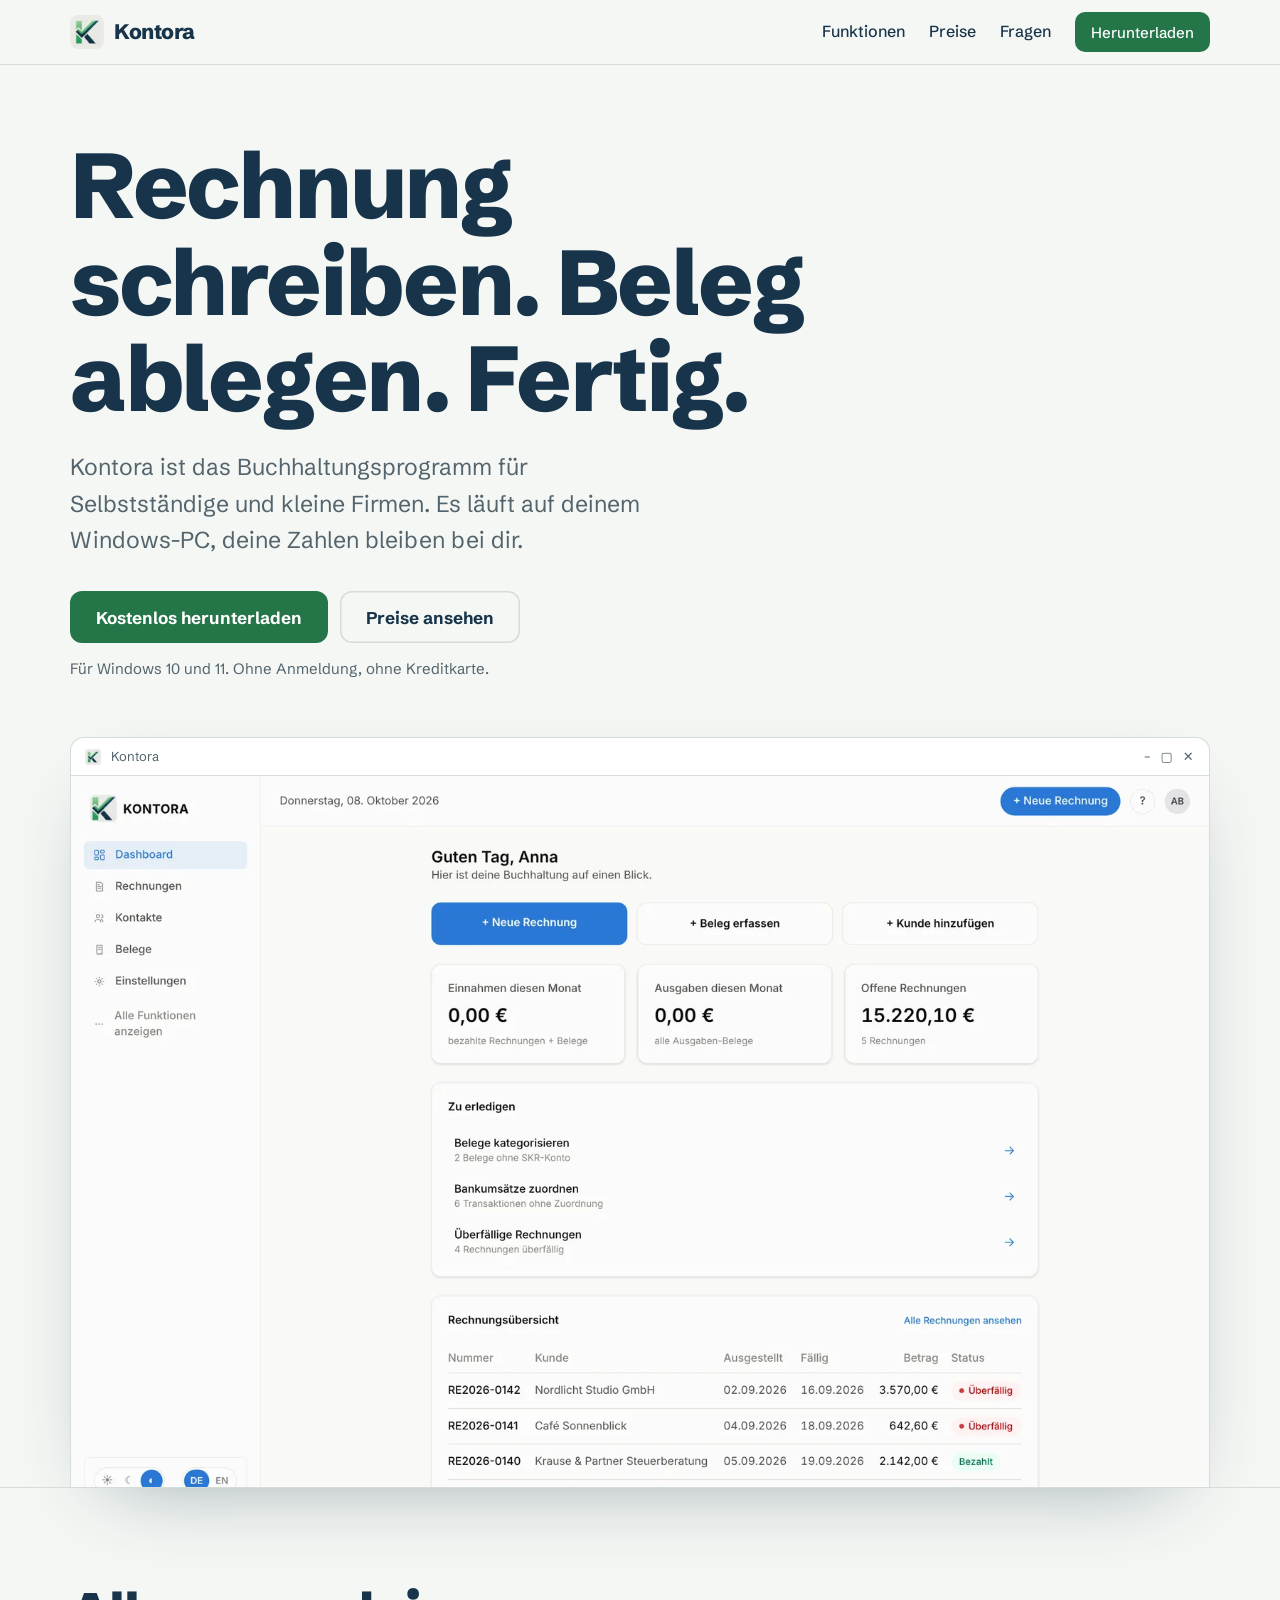
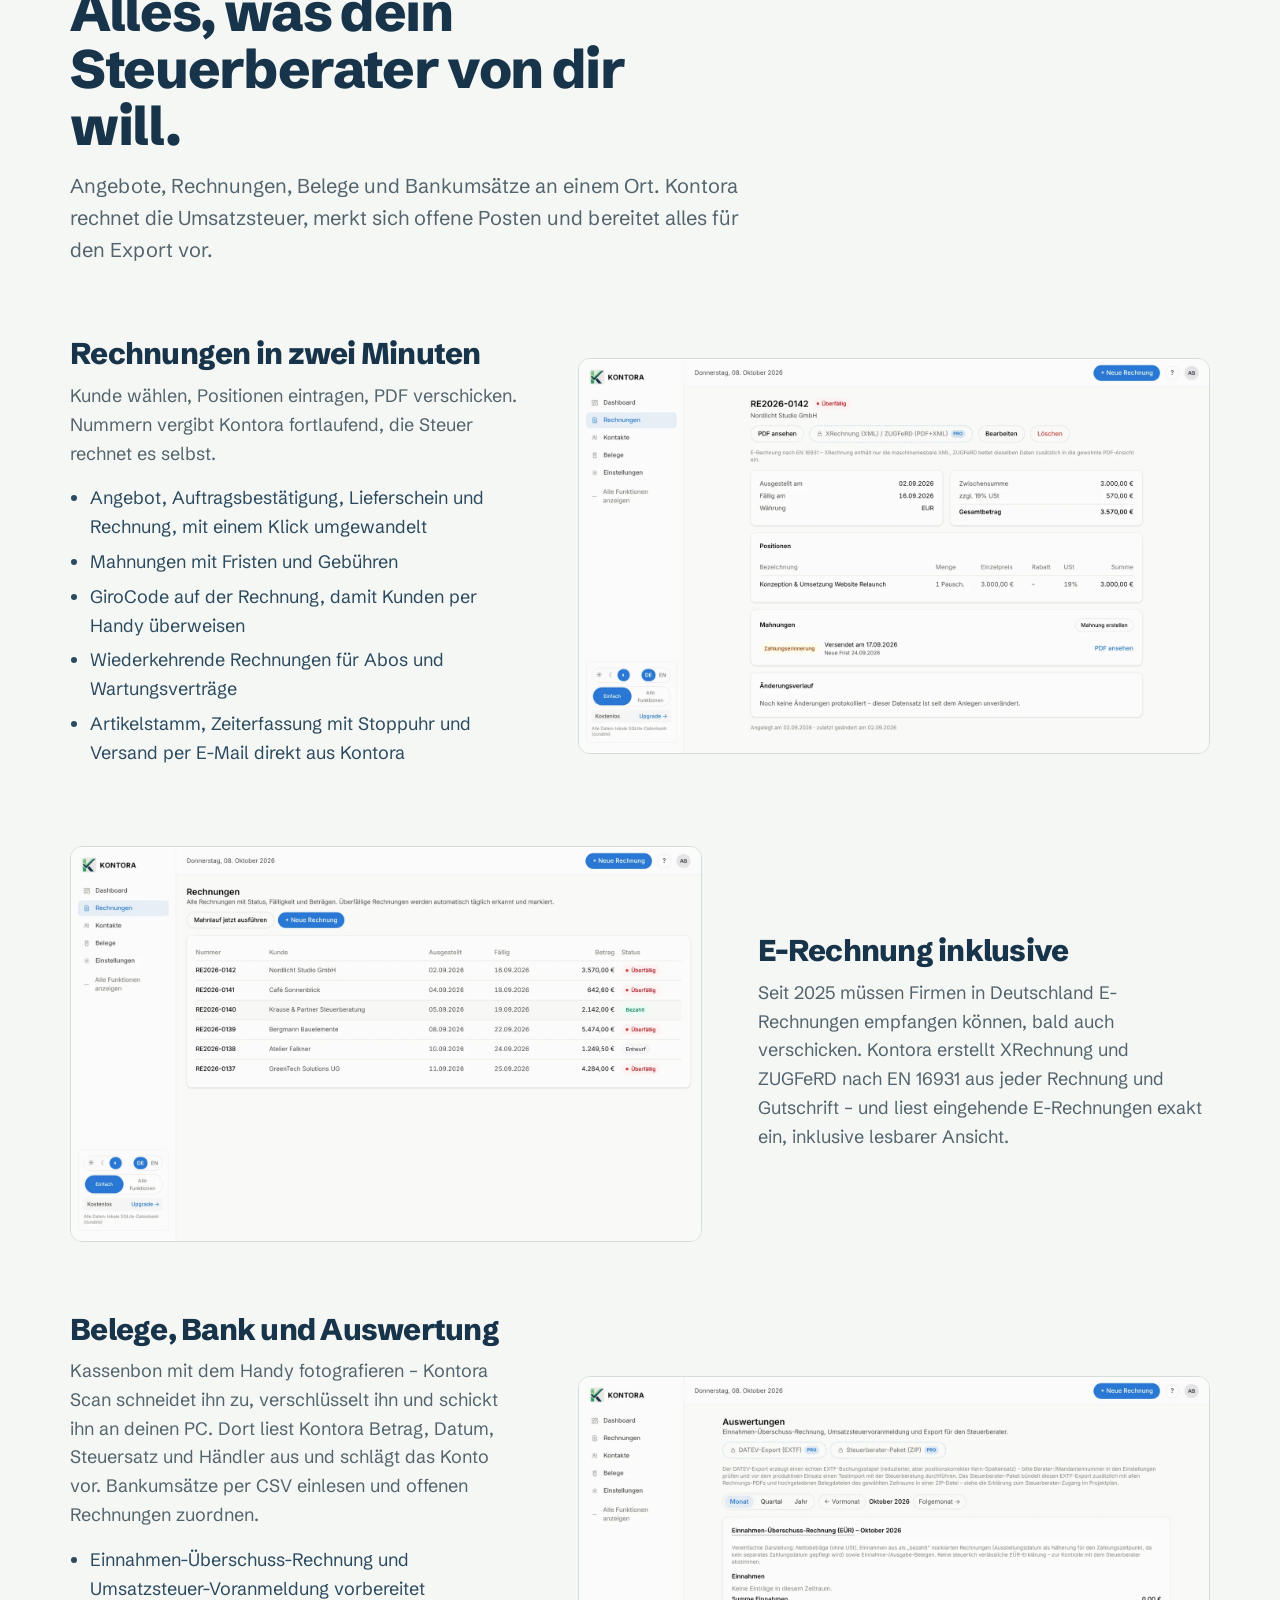
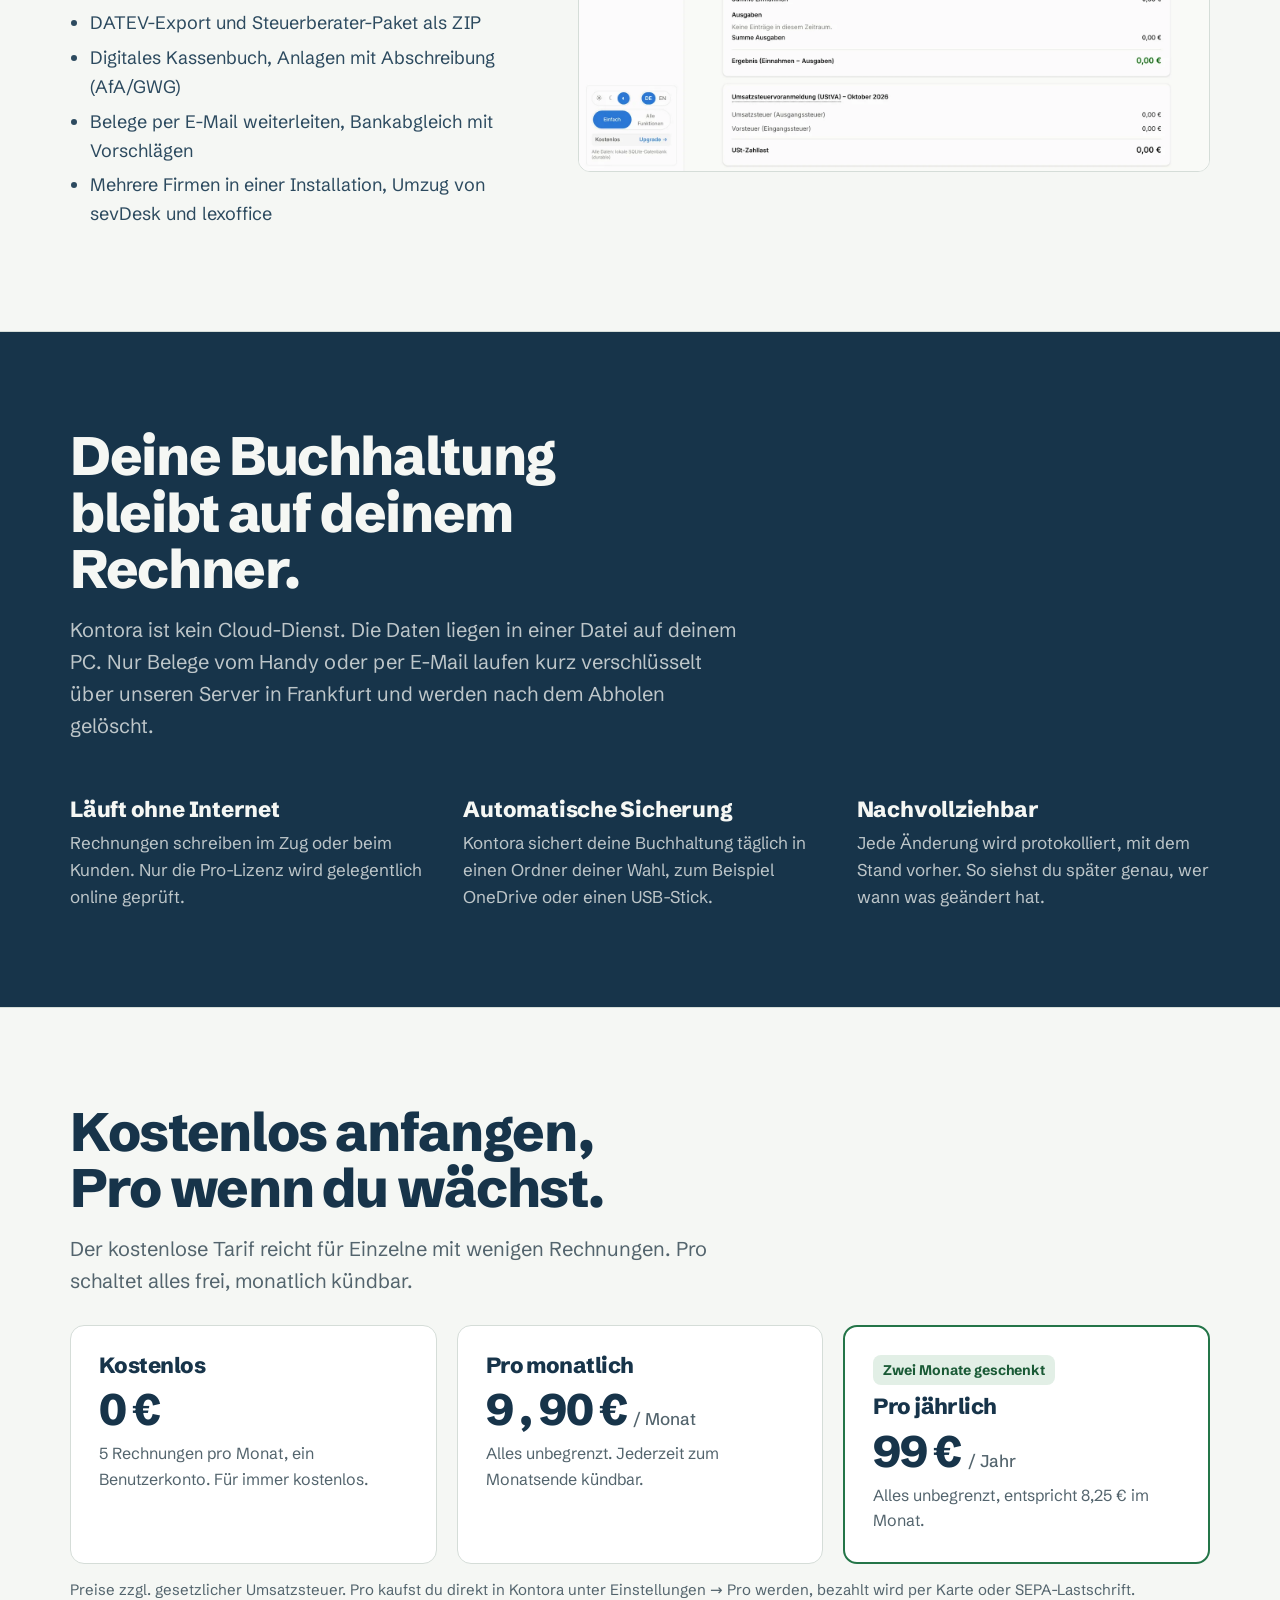
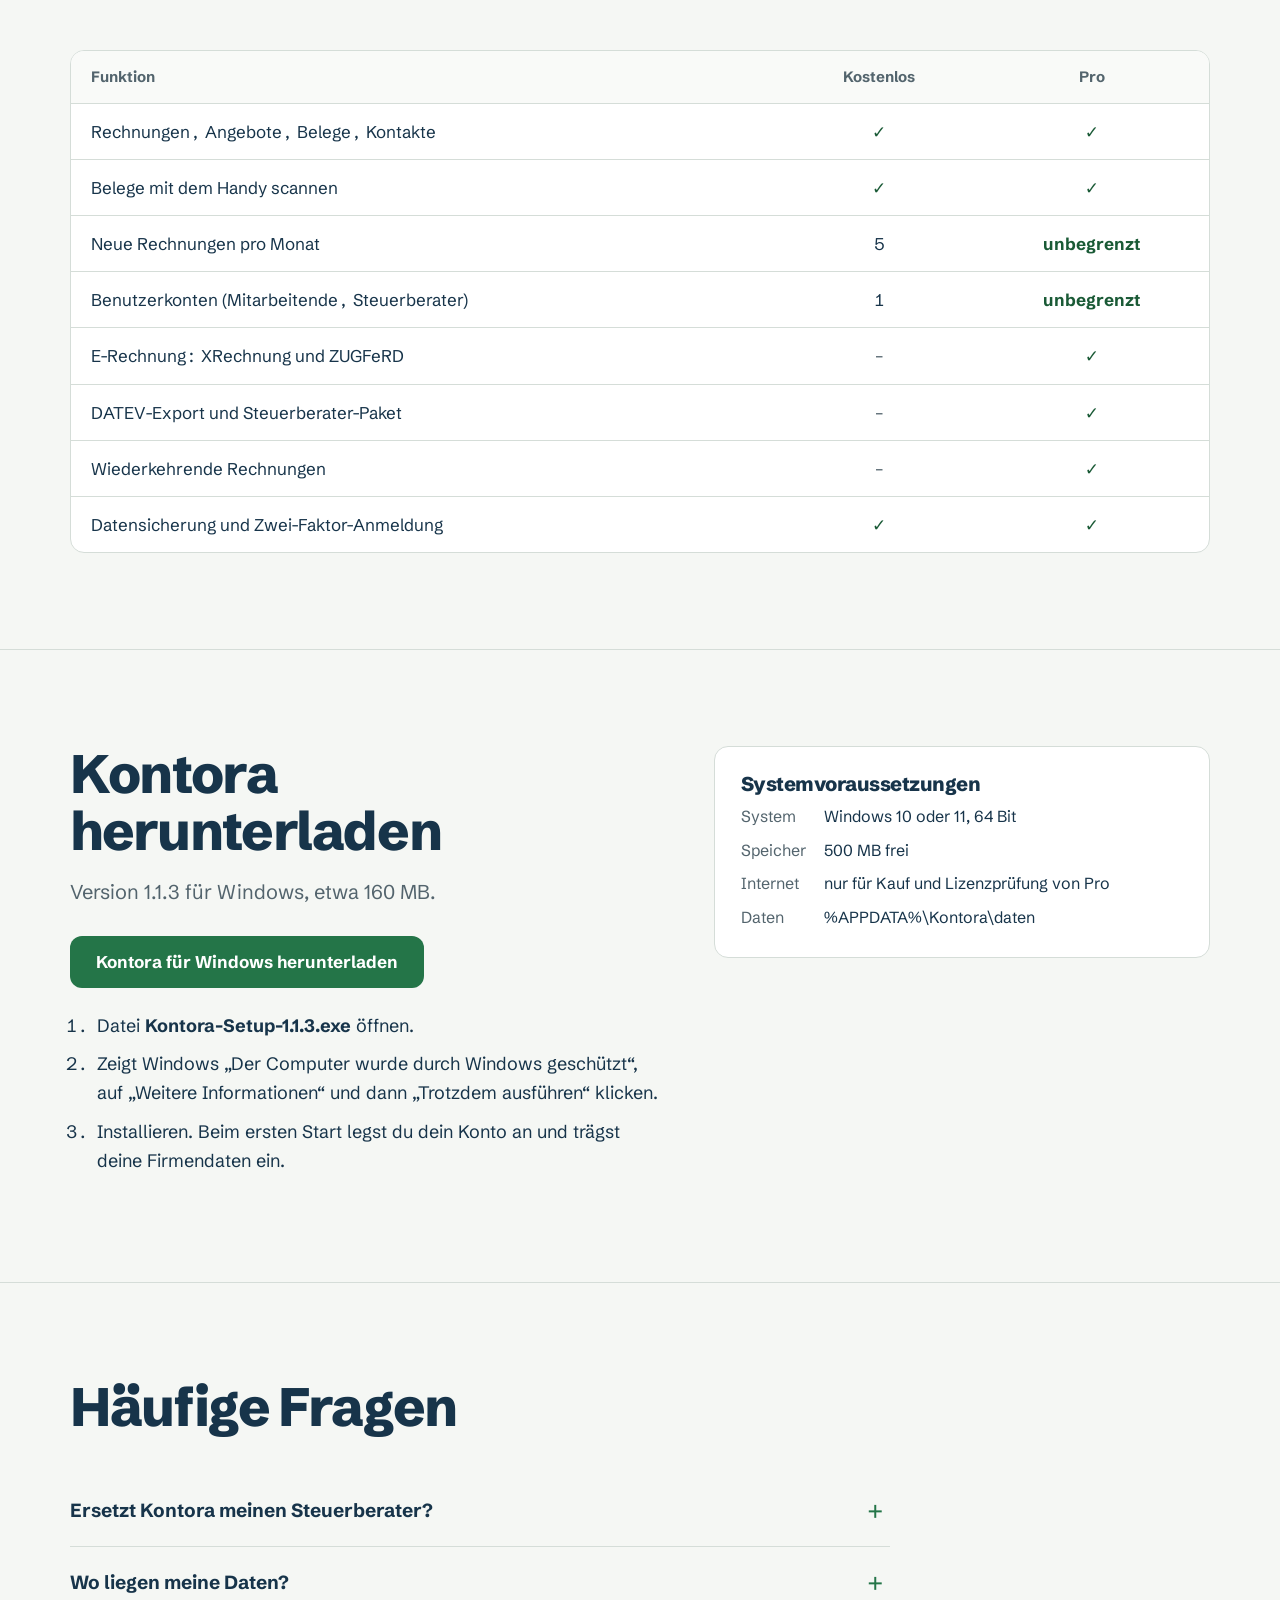
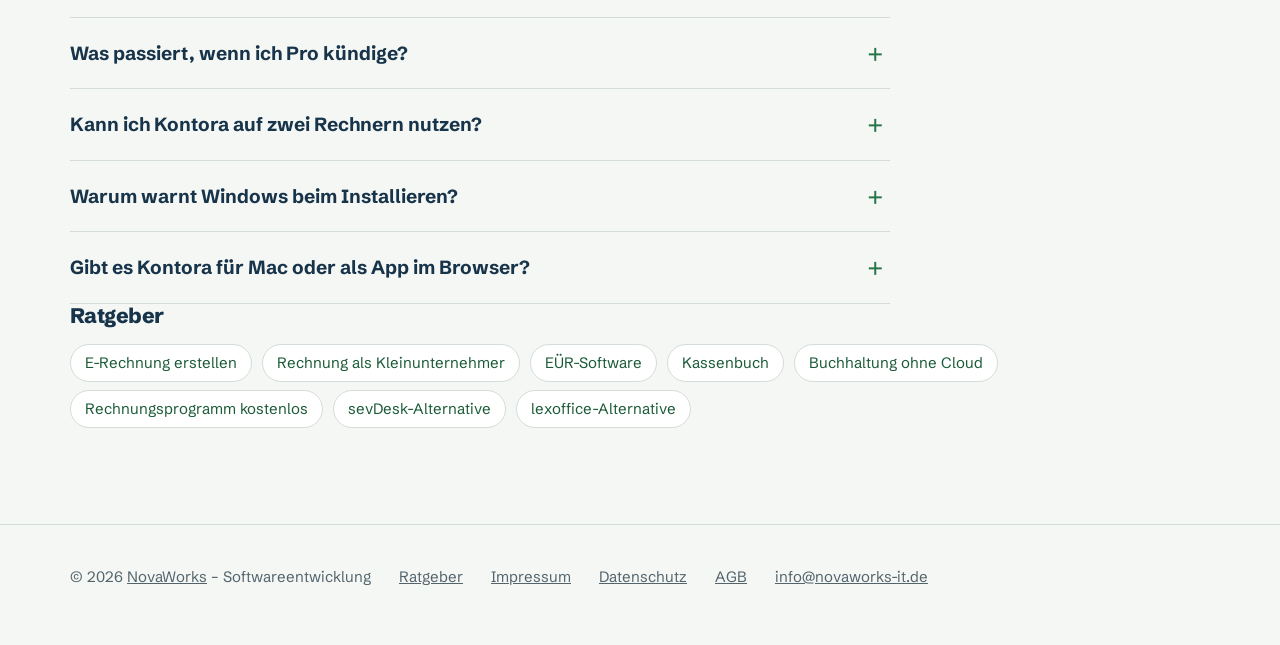
==== commit 54cf35a8: "Kontora 1.1.3: Download-Link" ====
--- a/index.html
+++ b/index.html
@@ -148,12 +148,12 @@
 <section class="band" id="download"><div class="wrap dl">
   <div>
     <h2>Kontora herunterladen</h2>
-    <p class="intro">Version 1.1.2 für Windows, etwa 160 MB.</p>
+    <p class="intro">Version 1.1.3 für Windows, etwa 160 MB.</p>
     <div class="cta dl-cta">
-      <a class="btn" href="https://github.com/shbesart-bot/kontora-download/releases/download/v1.1.2/Kontora-Setup-1.1.2.exe" rel="nofollow">Kontora für Windows herunterladen</a>
+      <a class="btn" href="https://github.com/shbesart-bot/kontora-download/releases/download/v1.1.3/Kontora-Setup-1.1.3.exe" rel="nofollow">Kontora für Windows herunterladen</a>
     </div>
     <ol class="steps">
-      <li>Datei <strong>Kontora-Setup-1.1.2.exe</strong> öffnen.</li>
+      <li>Datei <strong>Kontora-Setup-1.1.3.exe</strong> öffnen.</li>
       <li>Zeigt Windows „Der Computer wurde durch Windows geschützt“, auf „Weitere Informationen“ und dann „Trotzdem ausführen“ klicken.</li>
       <li>Installieren. Beim ersten Start legst du dein Konto an und trägst deine Firmendaten ein.</li>
     </ol>
